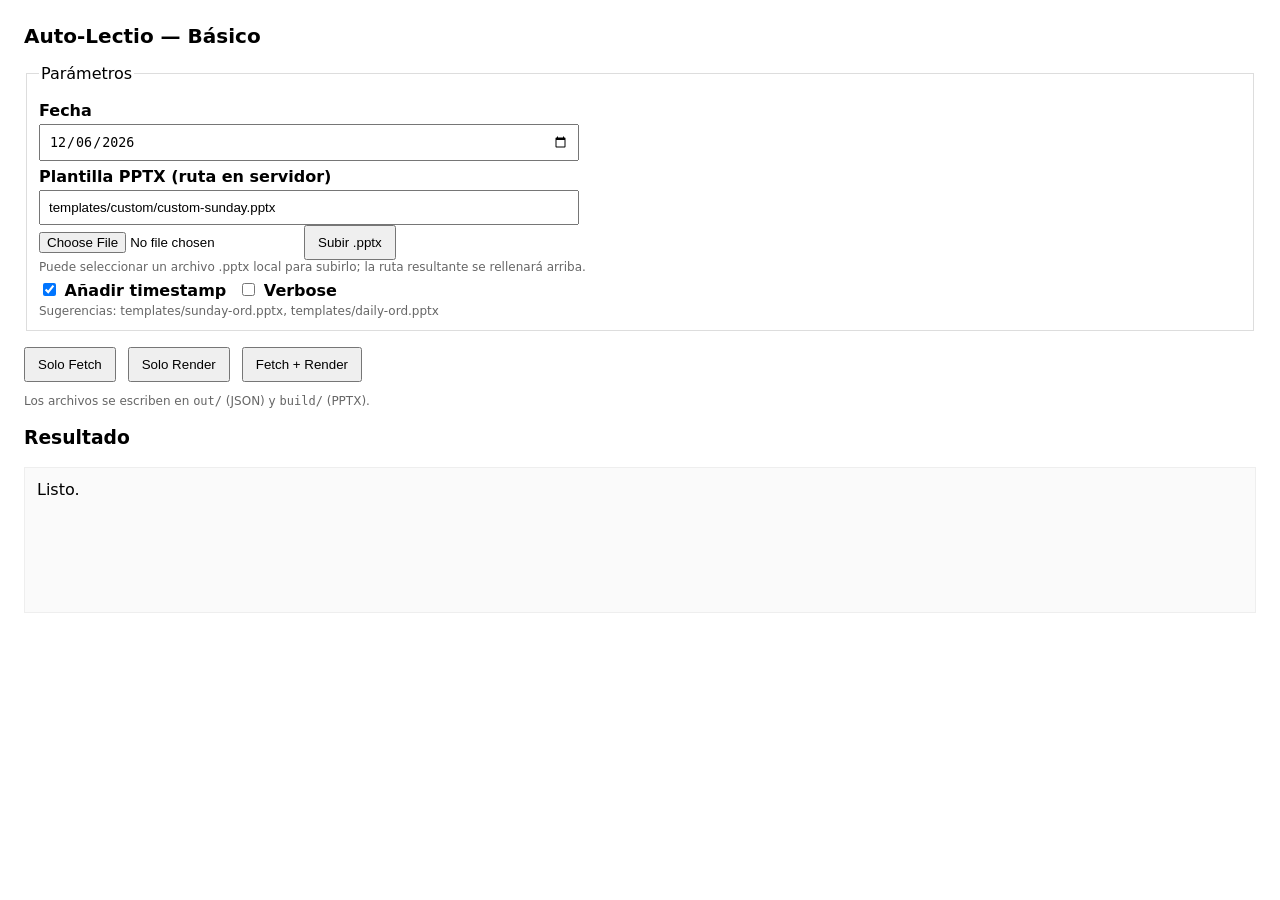
==== web/templates/index.html @ cefa1577 "working app" ====
<!DOCTYPE html>
<html lang="es">
  <head>
    <meta charset="utf-8" />
    <meta name="viewport" content="width=device-width, initial-scale=1" />
    <title>Auto-Lectio — UI</title>
    <style>
      body { font-family: system-ui, -apple-system, Segoe UI, Roboto, Arial, sans-serif; margin: 24px; }
      h1 { font-size: 20px; margin: 0 0 16px; }
      fieldset { border: 1px solid #ddd; padding: 12px; margin-bottom: 16px; }
      label { display: block; margin: 6px 0 4px; font-weight: 600; }
      input[type="text"], input[type="date"] { width: 100%; max-width: 520px; padding: 8px; }
      .row { display: flex; gap: 12px; align-items: center; flex-wrap: wrap; }
      button { padding: 8px 12px; cursor: pointer; }
      #log { white-space: pre-wrap; background: #fafafa; border: 1px solid #eee; padding: 12px; min-height: 120px; }
      .muted { color: #666; font-size: 12px; }
      .ok { color: #0a7; }
      .err { color: #c33; }
      a { color: #06c; text-decoration: none; }
    </style>
  </head>
  <body>
    <h1>Auto‑Lectio — Básico</h1>

    <fieldset>
      <legend>Parámetros</legend>
      <label for="date">Fecha</label>
      <input type="date" id="date" />

      <label for="template">Plantilla PPTX (ruta en servidor)</label>
      <input type="text" id="template" value="templates/custom/custom-sunday.pptx" />
      <div class="row">
        <input type="file" id="templateFile" accept=".pptx" />
        <button id="btn-upload" type="button">Subir .pptx</button>
      </div>
      <div class="muted">Puede seleccionar un archivo .pptx local para subirlo; la ruta resultante se rellenará arriba.</div>

      <div class="row">
        <label><input type="checkbox" id="stamp" checked /> Añadir timestamp</label>
        <label><input type="checkbox" id="verbose" /> Verbose</label>
      </div>
      <div class="muted">Sugerencias: templates/sunday-ord.pptx, templates/daily-ord.pptx</div>
    </fieldset>

    <div class="row">
      <button id="btn-fetch">Solo Fetch</button>
      <button id="btn-render">Solo Render</button>
      <button id="btn-run">Fetch + Render</button>
    </div>

    <p class="muted">Los archivos se escriben en <code>out/</code> (JSON) y <code>build/</code> (PPTX).</p>

    <h3>Resultado</h3>
    <div id="log">Listo.</div>

    <script>
      function todayISO() {
        const d = new Date();
        const m = String(d.getMonth() + 1).padStart(2, '0');
        const day = String(d.getDate()).padStart(2, '0');
        return `${d.getFullYear()}-${m}-${day}`;
      }
      const dateEl = document.getElementById('date');
      dateEl.value = todayISO();

      const logEl = document.getElementById('log');
      function log(msg, cls, isHTML=false) {
        logEl.className = cls || '';
        if (isHTML) {
          logEl.innerHTML = msg;
        } else {
          logEl.textContent = msg;
        }
      }

      async function postJSON(url, body) {
        const res = await fetch(url, { method: 'POST', headers: { 'Content-Type': 'application/json' }, body: JSON.stringify(body) });
        const data = await res.json();
        if (!res.ok || data.ok === false) throw new Error(data.error || JSON.stringify(data));
        return data;
      }

      async function doFetch() {
        log('Fetching…');
        const date = document.getElementById('date').value;
        const data = await postJSON('/fetch', { date });
        const meta = data.meta || {};
        log(`✔ Fetch OK\nTítulo: ${meta.title || ''}\nJSON: ${data.json_path}`, 'ok');
        return data;
      }

      async function doRender() {
        const jsonPathGuess = `out/${document.getElementById('date').value}.es-US.json`;
        const template = document.getElementById('template').value.trim();
        const stamp = document.getElementById('stamp').checked;
        const verbose = document.getElementById('verbose').checked;
        log('Rendering…');
        const data = await postJSON('/render', { json_path: jsonPathGuess, template, stamp, verbose });
        const path = data.output_path || '';
        const viewUrl = path ? path.replace(/^build\//, '/build/') : '';
        const dlUrl = viewUrl ? viewUrl + (viewUrl.includes('?') ? '&' : '?') + 'download=1' : '';
        const link = viewUrl ? `<a href="${dlUrl}">Descargar PPTX</a> · <a href="${viewUrl}" target="_blank">Ver</a>` : '';
        const html = `✔ Render OK<br/>Salida: ${path}<br/>${link}`;
        log(html, 'ok', true);
        return data;
      }

      async function uploadTemplate() {
        const fileInput = document.getElementById('templateFile');
        const f = fileInput.files && fileInput.files[0];
        if (!f) { log('Seleccione un archivo .pptx', 'err'); return; }
        const fd = new FormData();
        fd.append('file', f);
        log('Subiendo plantilla…');
        const res = await fetch('/upload', { method: 'POST', body: fd });
        const data = await res.json();
        if (!res.ok || data.ok === false) throw new Error(data.error || 'Upload failed');
        document.getElementById('template').value = data.template_path;
        log(`✔ Plantilla subida\n${data.template_path}`, 'ok');
      }

      async function doRun() {
        const date = document.getElementById('date').value;
        const template = document.getElementById('template').value.trim();
        const stamp = document.getElementById('stamp').checked;
        const verbose = document.getElementById('verbose').checked;
        log('Fetch + Render…');
        const data = await postJSON('/run', { date, template, stamp, verbose });
        const path = data.output_path || '';
        const viewUrl = path ? path.replace(/^build\//, '/build/') : '';
        const dlUrl = viewUrl ? viewUrl + (viewUrl.includes('?') ? '&' : '?') + 'download=1' : '';
        const link = viewUrl ? `<a href="${dlUrl}">Descargar PPTX</a> · <a href="${viewUrl}" target="_blank">Ver</a>` : '';
        const html = `✔ Hecho<br/>JSON: ${data.json_path}<br/>PPTX: ${path}<br/>${link}`;
        log(html, 'ok', true);
        return data;
      }

      document.getElementById('btn-fetch').addEventListener('click', () => doFetch().catch(e => log(`✖ ${e.message}`, 'err')));
      document.getElementById('btn-render').addEventListener('click', () => doRender().catch(e => log(`✖ ${e.message}`, 'err')));
      document.getElementById('btn-run').addEventListener('click', () => doRun().catch(e => log(`✖ ${e.message}`, 'err')));
      document.getElementById('btn-upload').addEventListener('click', () => uploadTemplate().catch(e => log(`✖ ${e.message}`, 'err')));
    </script>
  </body>
  </html>
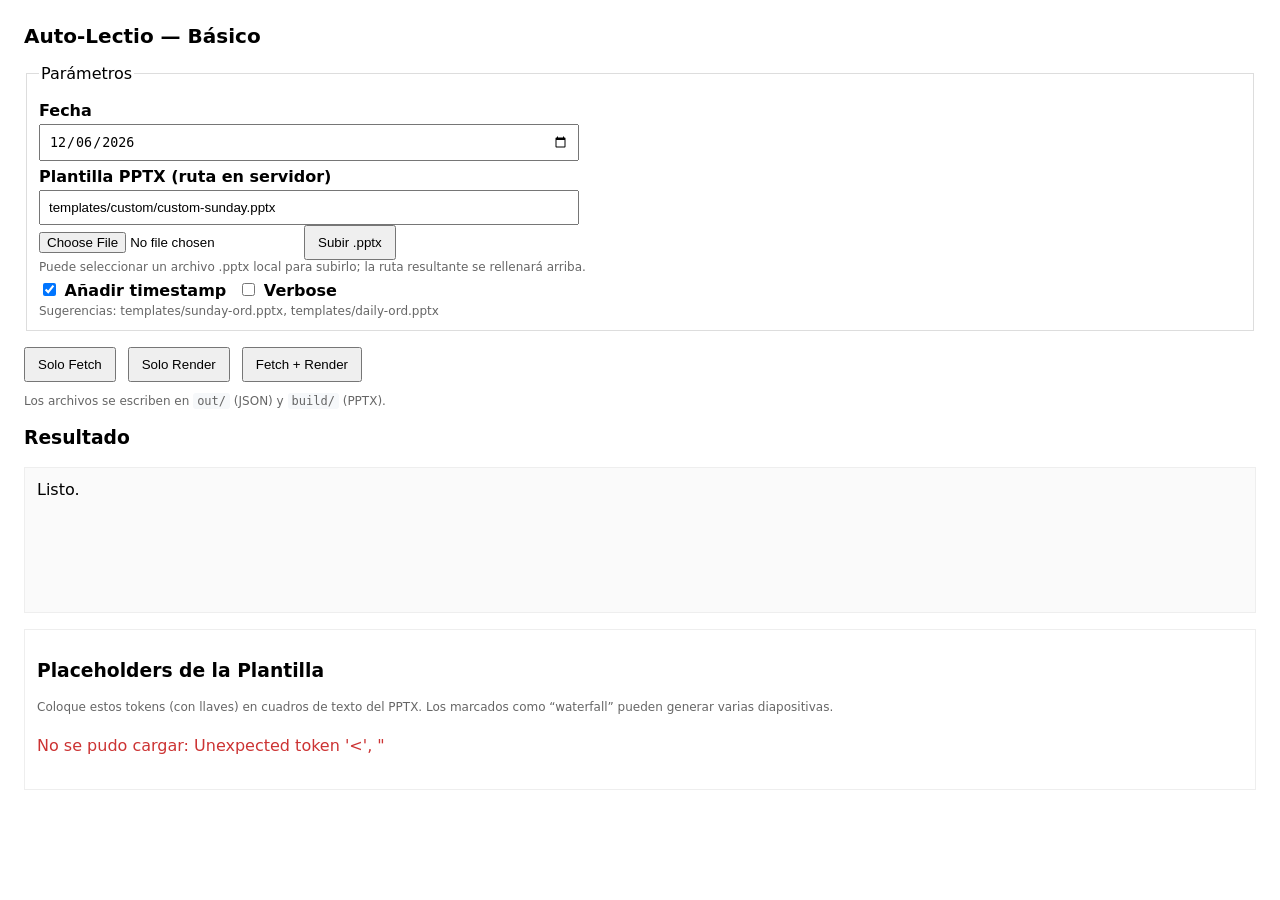
==== commit 8cd9b94e: "working on songs implementation" ====
--- a/web/templates/index.html
+++ b/web/templates/index.html
@@ -17,6 +17,13 @@
       .ok { color: #0a7; }
       .err { color: #c33; }
       a { color: #06c; text-decoration: none; }
+      .panel { border: 1px solid #eee; padding: 12px; margin-top: 16px; }
+      .ph-list { list-style: none; padding-left: 0; }
+      .ph-item { padding: 6px 0; border-bottom: 1px dotted #eee; }
+      .ph-item:last-child { border-bottom: 0; }
+      code { background: #f6f8fa; padding: 1px 4px; border-radius: 3px; }
+      .badge { display: inline-block; font-size: 11px; padding: 1px 6px; border-radius: 10px; background: #eef; color: #225; margin-left: 6px; vertical-align: middle; }
+      .badge.waterfall { background: #e7f7ef; color: #0a7; }
     </style>
   </head>
   <body>
@@ -52,6 +59,13 @@
 
     <h3>Resultado</h3>
     <div id="log">Listo.</div>
+
+    <div class="panel">
+      <h3>Placeholders de la Plantilla</h3>
+      <div class="muted">Coloque estos tokens (con llaves) en cuadros de texto del PPTX. Los marcados como “waterfall” pueden generar varias diapositivas.</div>
+      <ul id="ph-list" class="ph-list"><li class="ph-item muted">Cargando…</li></ul>
+      <div id="ph-notes" class="muted" style="margin-top:8px;"></div>
+    </div>
 
     <script>
       function todayISO() {
@@ -139,6 +153,29 @@
       document.getElementById('btn-render').addEventListener('click', () => doRender().catch(e => log(`✖ ${e.message}`, 'err')));
       document.getElementById('btn-run').addEventListener('click', () => doRun().catch(e => log(`✖ ${e.message}`, 'err')));
       document.getElementById('btn-upload').addEventListener('click', () => uploadTemplate().catch(e => log(`✖ ${e.message}`, 'err')));
+
+      async function loadPlaceholders() {
+        try {
+          const res = await fetch('/placeholders');
+          const data = await res.json();
+          const list = Array.isArray(data.placeholders) ? data.placeholders : [];
+          const ul = document.getElementById('ph-list');
+          if (!list.length) { ul.innerHTML = '<li class="ph-item muted">Sin datos</li>'; return; }
+          ul.innerHTML = list.map(p => {
+            const wf = p.waterfall ? '<span class="badge waterfall">waterfall</span>' : '';
+            const cat = p.category ? `<span class="badge">${p.category}</span>` : '';
+            const desc = p.description ? ` — ${p.description}` : '';
+            return `<li class="ph-item"><code>${p.placeholder}</code> ${wf} ${cat}<span>${desc}</span></li>`;
+          }).join('');
+          const notes = Array.isArray(data.notes) ? data.notes : [];
+          document.getElementById('ph-notes').innerHTML = notes.length ? ('Notas: ' + notes.map(n => `• ${n}`).join(' &nbsp; ')) : '';
+        } catch (e) {
+          document.getElementById('ph-list').innerHTML = `<li class="ph-item err">No se pudo cargar: ${e.message}</li>`;
+        }
+      }
+
+      // Load placeholders panel on startup
+      loadPlaceholders();
     </script>
   </body>
   </html>
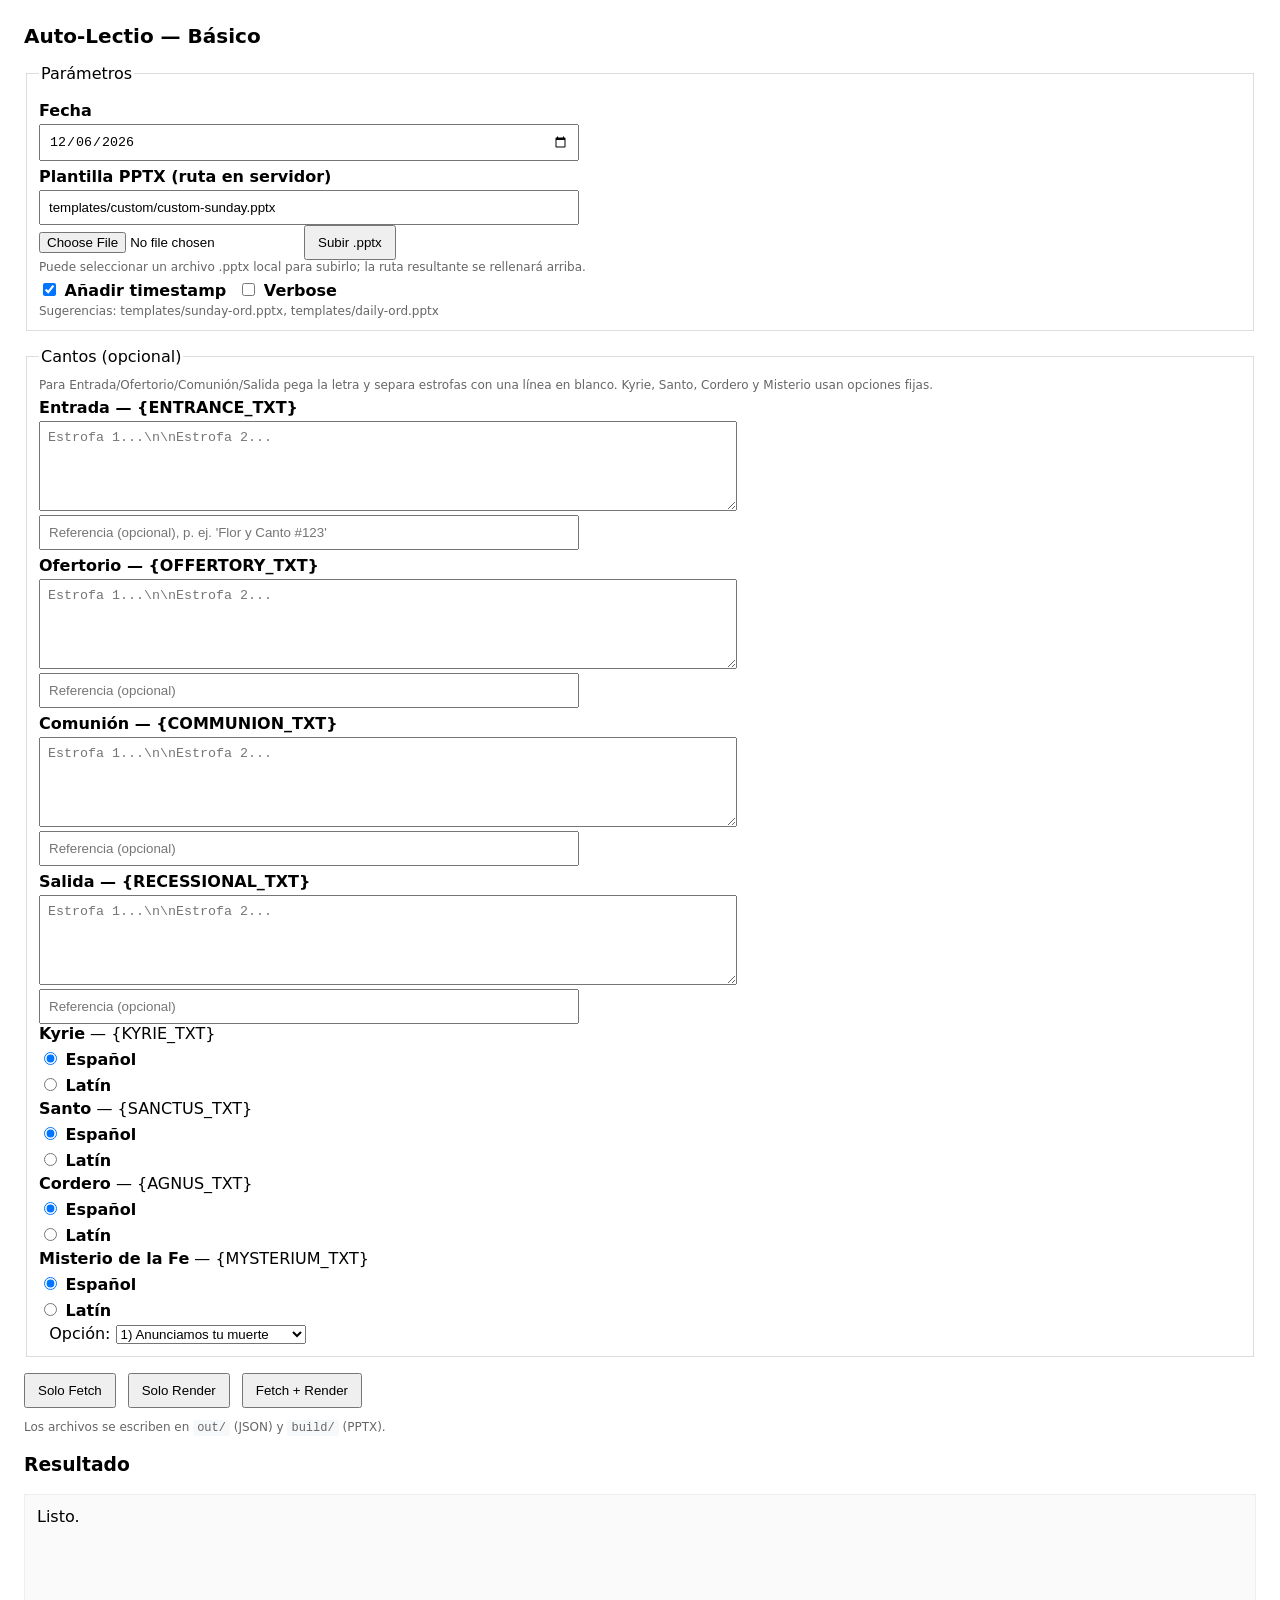
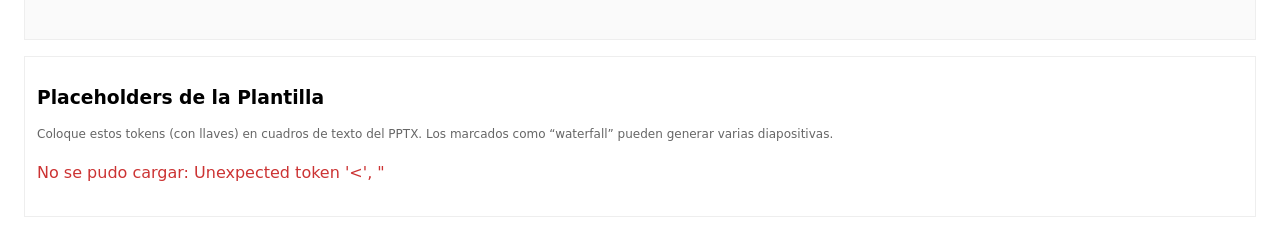
==== commit 744af573: "implemented songs" ====
--- a/web/templates/index.html
+++ b/web/templates/index.html
@@ -10,6 +10,7 @@
       fieldset { border: 1px solid #ddd; padding: 12px; margin-bottom: 16px; }
       label { display: block; margin: 6px 0 4px; font-weight: 600; }
       input[type="text"], input[type="date"] { width: 100%; max-width: 520px; padding: 8px; }
+      textarea { width: 100%; max-width: 680px; min-height: 72px; padding: 8px; }
       .row { display: flex; gap: 12px; align-items: center; flex-wrap: wrap; }
       button { padding: 8px 12px; cursor: pointer; }
       #log { white-space: pre-wrap; background: #fafafa; border: 1px solid #eee; padding: 12px; min-height: 120px; }
@@ -49,6 +50,63 @@
       <div class="muted">Sugerencias: templates/sunday-ord.pptx, templates/daily-ord.pptx</div>
     </fieldset>
 
+    <fieldset>
+      <legend>Cantos (opcional)</legend>
+      <div class="muted">Para Entrada/Ofertorio/Comunión/Salida pega la letra y separa estrofas con una línea en blanco. Kyrie, Santo, Cordero y Misterio usan opciones fijas.</div>
+
+      <label for="songs-entrance">Entrada — {ENTRANCE_TXT}</label>
+      <textarea id="songs-entrance" placeholder="Estrofa 1...\n\nEstrofa 2..."></textarea>
+      <input type="text" id="songs-entrance-ref" placeholder="Referencia (opcional), p. ej. 'Flor y Canto #123'" />
+
+      <label for="songs-offertory">Ofertorio — {OFFERTORY_TXT}</label>
+      <textarea id="songs-offertory" placeholder="Estrofa 1...\n\nEstrofa 2..."></textarea>
+      <input type="text" id="songs-offertory-ref" placeholder="Referencia (opcional)" />
+
+      <label for="songs-communion">Comunión — {COMMUNION_TXT}</label>
+      <textarea id="songs-communion" placeholder="Estrofa 1...\n\nEstrofa 2..."></textarea>
+      <input type="text" id="songs-communion-ref" placeholder="Referencia (opcional)" />
+
+      <label for="songs-recessional">Salida — {RECESSIONAL_TXT}</label>
+      <textarea id="songs-recessional" placeholder="Estrofa 1...\n\nEstrofa 2..."></textarea>
+      <input type="text" id="songs-recessional-ref" placeholder="Referencia (opcional)" />
+
+      <div class="row">
+        <div>
+          <strong>Kyrie</strong> — {KYRIE_TXT}
+          <label><input type="radio" name="kyrieLang" value="es" checked> Español</label>
+          <label><input type="radio" name="kyrieLang" value="la"> Latín</label>
+        </div>
+      </div>
+      <div class="row">
+        <div>
+          <strong>Santo</strong> — {SANCTUS_TXT}
+          <label><input type="radio" name="sanctusLang" value="es" checked> Español</label>
+          <label><input type="radio" name="sanctusLang" value="la"> Latín</label>
+        </div>
+      </div>
+      <div class="row">
+        <div>
+          <strong>Cordero</strong> — {AGNUS_TXT}
+          <label><input type="radio" name="agnusLang" value="es" checked> Español</label>
+          <label><input type="radio" name="agnusLang" value="la"> Latín</label>
+        </div>
+      </div>
+
+      <div class="row">
+        <div>
+          <strong>Misterio de la Fe</strong> — {MYSTERIUM_TXT}
+          <label><input type="radio" name="mysteriumLang" value="es" checked> Español</label>
+          <label><input type="radio" name="mysteriumLang" value="la"> Latín</label>
+          &nbsp; Opción:
+          <select id="mysteriumVersion">
+            <option value="1">1) Anunciamos tu muerte</option>
+            <option value="2">2) Cada vez que comemos</option>
+            <option value="3">3) Por tu cruz y resurrección</option>
+          </select>
+        </div>
+      </div>
+    </fieldset>
+
     <div class="row">
       <button id="btn-fetch">Solo Fetch</button>
       <button id="btn-render">Solo Render</button>
@@ -109,7 +167,8 @@
         const stamp = document.getElementById('stamp').checked;
         const verbose = document.getElementById('verbose').checked;
         log('Rendering…');
-        const data = await postJSON('/render', { json_path: jsonPathGuess, template, stamp, verbose });
+        const songs = buildSongsPayload();
+        const data = await postJSON('/render', { json_path: jsonPathGuess, template, stamp, verbose, songs });
         const path = data.output_path || '';
         const viewUrl = path ? path.replace(/^build\//, '/build/') : '';
         const dlUrl = viewUrl ? viewUrl + (viewUrl.includes('?') ? '&' : '?') + 'download=1' : '';
@@ -139,7 +198,8 @@
         const stamp = document.getElementById('stamp').checked;
         const verbose = document.getElementById('verbose').checked;
         log('Fetch + Render…');
-        const data = await postJSON('/run', { date, template, stamp, verbose });
+        const songs = buildSongsPayload();
+        const data = await postJSON('/run', { date, template, stamp, verbose, songs });
         const path = data.output_path || '';
         const viewUrl = path ? path.replace(/^build\//, '/build/') : '';
         const dlUrl = viewUrl ? viewUrl + (viewUrl.includes('?') ? '&' : '?') + 'download=1' : '';
@@ -176,6 +236,28 @@
 
       // Load placeholders panel on startup
       loadPlaceholders();
+
+      function getRadio(name) {
+        const el = document.querySelector(`input[name="${name}"]:checked`);
+        return el ? el.value : '';
+      }
+      function buildSongsPayload() {
+        return {
+          entranceText: document.getElementById('songs-entrance').value.trim(),
+          entranceRef: document.getElementById('songs-entrance-ref').value.trim(),
+          offertoryText: document.getElementById('songs-offertory').value.trim(),
+          offertoryRef: document.getElementById('songs-offertory-ref').value.trim(),
+          communionText: document.getElementById('songs-communion').value.trim(),
+          communionRef: document.getElementById('songs-communion-ref').value.trim(),
+          recessionalText: document.getElementById('songs-recessional').value.trim(),
+          recessionalRef: document.getElementById('songs-recessional-ref').value.trim(),
+          kyrieLang: getRadio('kyrieLang'),
+          sanctusLang: getRadio('sanctusLang'),
+          agnusLang: getRadio('agnusLang'),
+          mysteriumLang: getRadio('mysteriumLang'),
+          mysteriumVersion: document.getElementById('mysteriumVersion').value,
+        };
+      }
     </script>
   </body>
   </html>
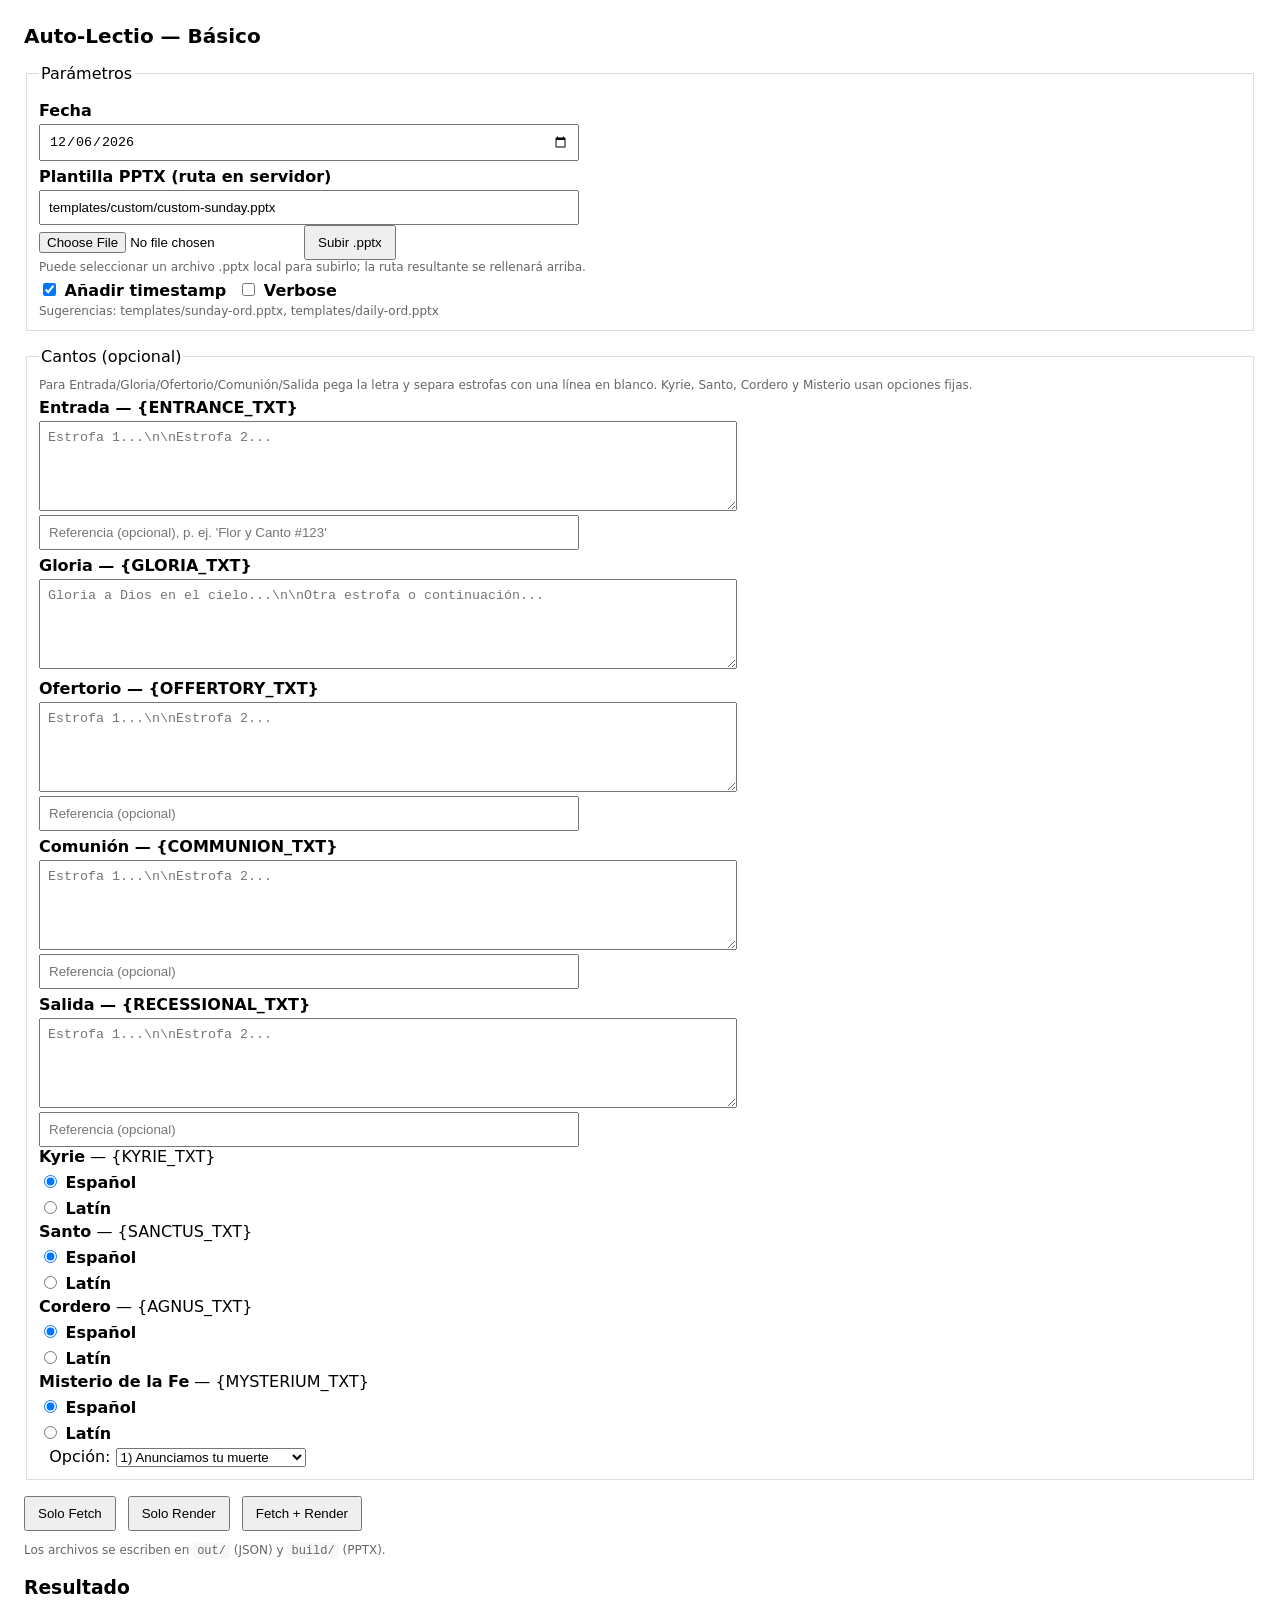
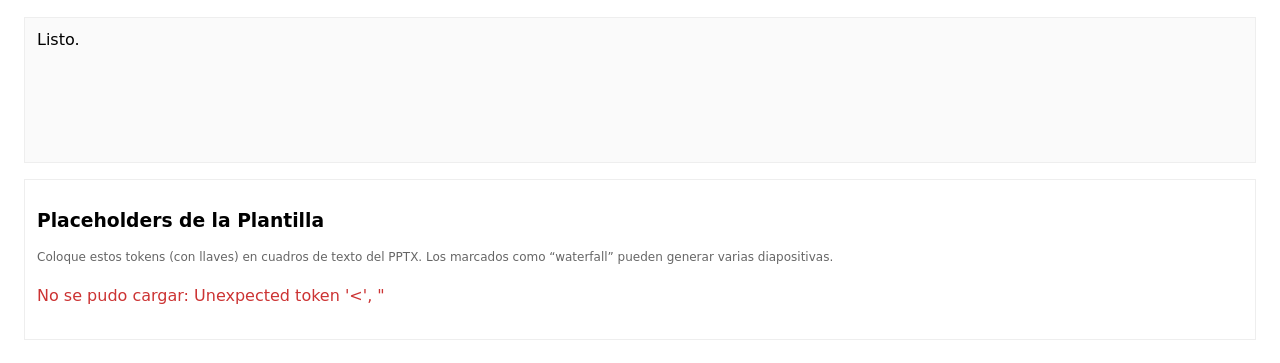
==== commit 9c80b011: "Add Gloria placeholder and maintenance TODOs" ====
--- a/web/templates/index.html
+++ b/web/templates/index.html
@@ -52,11 +52,14 @@
 
     <fieldset>
       <legend>Cantos (opcional)</legend>
-      <div class="muted">Para Entrada/Ofertorio/Comunión/Salida pega la letra y separa estrofas con una línea en blanco. Kyrie, Santo, Cordero y Misterio usan opciones fijas.</div>
+      <div class="muted">Para Entrada/Gloria/Ofertorio/Comunión/Salida pega la letra y separa estrofas con una línea en blanco. Kyrie, Santo, Cordero y Misterio usan opciones fijas.</div>
 
       <label for="songs-entrance">Entrada — {ENTRANCE_TXT}</label>
       <textarea id="songs-entrance" placeholder="Estrofa 1...\n\nEstrofa 2..."></textarea>
       <input type="text" id="songs-entrance-ref" placeholder="Referencia (opcional), p. ej. 'Flor y Canto #123'" />
+
+      <label for="songs-gloria">Gloria — {GLORIA_TXT}</label>
+      <textarea id="songs-gloria" placeholder="Gloria a Dios en el cielo...\n\nOtra estrofa o continuación..."></textarea>
 
       <label for="songs-offertory">Ofertorio — {OFFERTORY_TXT}</label>
       <textarea id="songs-offertory" placeholder="Estrofa 1...\n\nEstrofa 2..."></textarea>
@@ -245,6 +248,7 @@
         return {
           entranceText: document.getElementById('songs-entrance').value.trim(),
           entranceRef: document.getElementById('songs-entrance-ref').value.trim(),
+          gloriaText: document.getElementById('songs-gloria').value.trim(),
           offertoryText: document.getElementById('songs-offertory').value.trim(),
           offertoryRef: document.getElementById('songs-offertory-ref').value.trim(),
           communionText: document.getElementById('songs-communion').value.trim(),
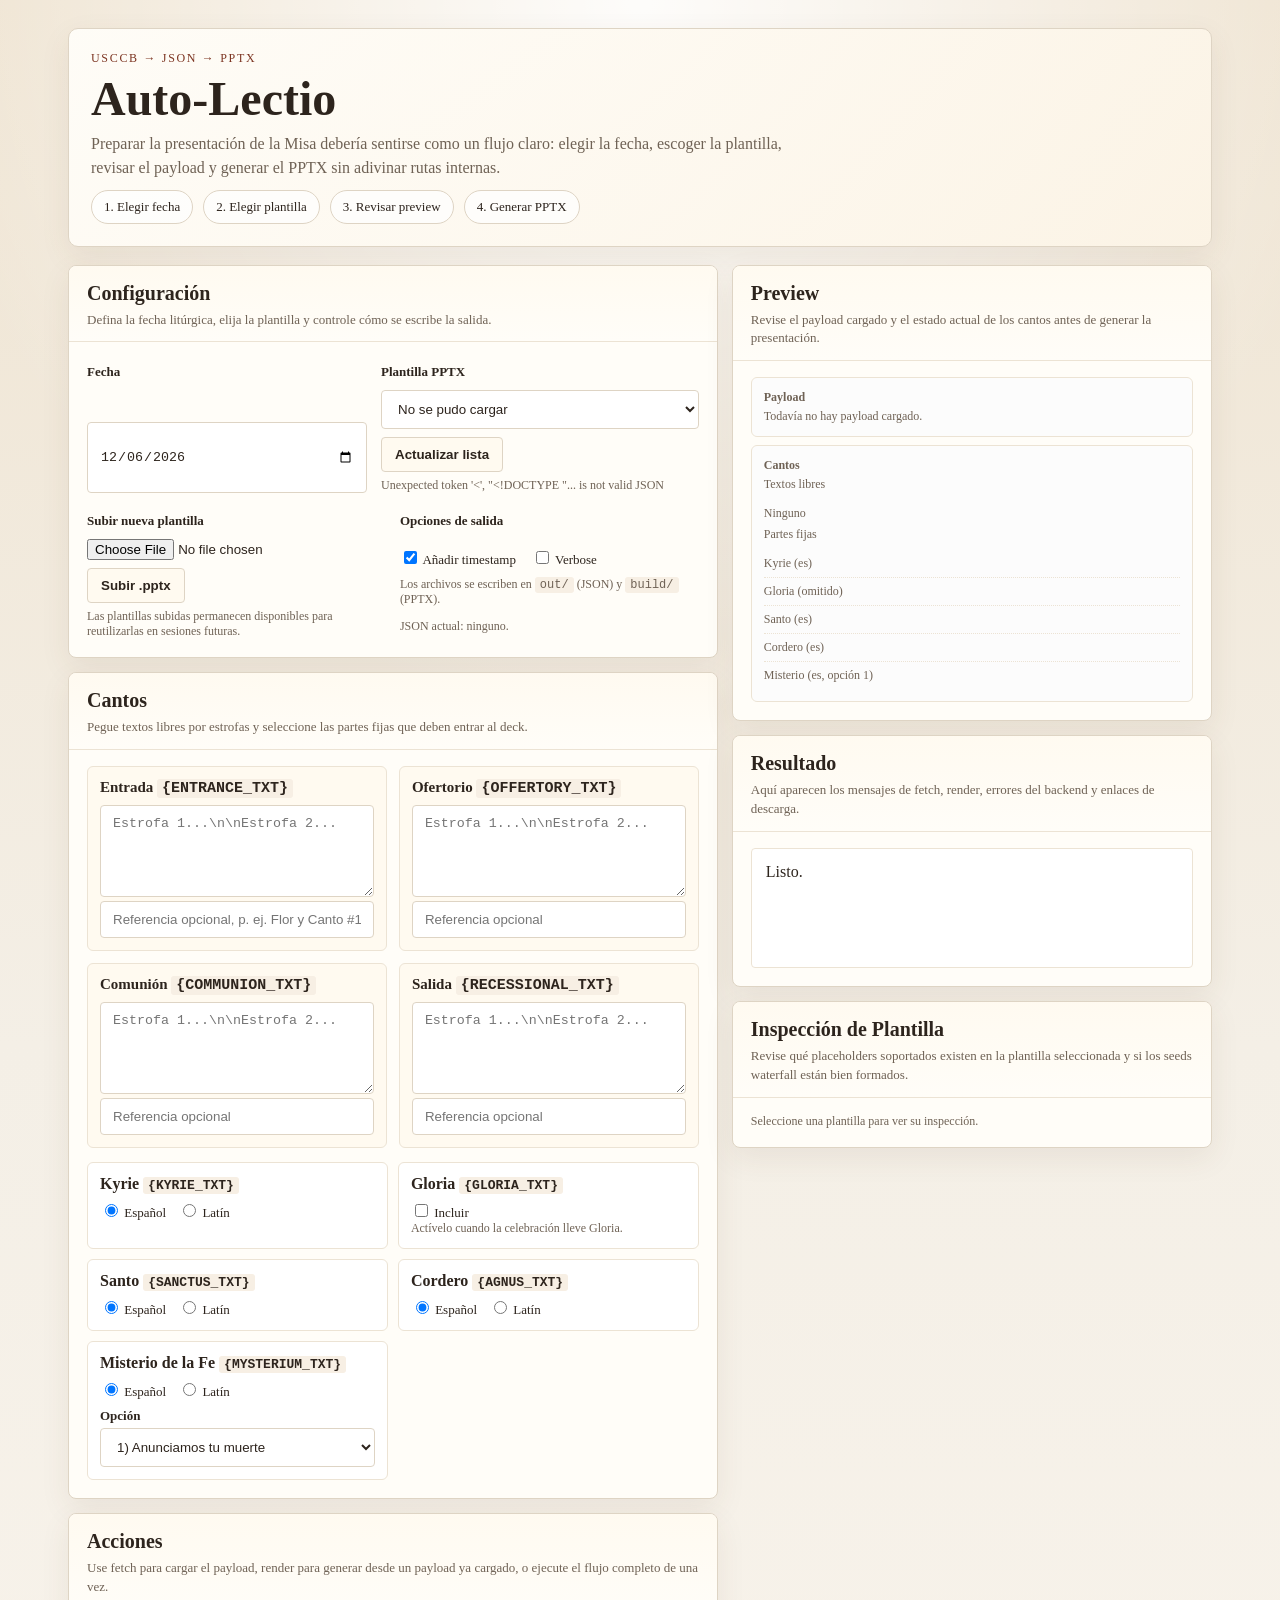
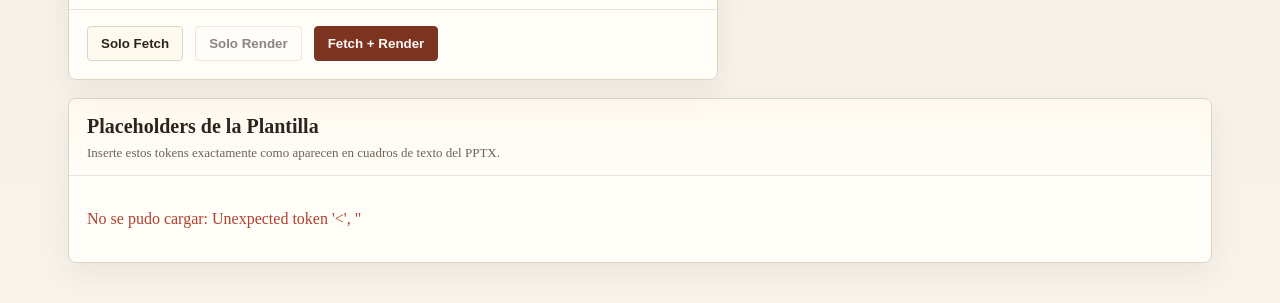
==== commit 5d0f25c4: "Improve web UI workflow and fixed song parts" ====
--- a/web/templates/index.html
+++ b/web/templates/index.html
@@ -5,127 +5,475 @@
     <meta name="viewport" content="width=device-width, initial-scale=1" />
     <title>Auto-Lectio — UI</title>
     <style>
-      body { font-family: system-ui, -apple-system, Segoe UI, Roboto, Arial, sans-serif; margin: 24px; }
-      h1 { font-size: 20px; margin: 0 0 16px; }
-      fieldset { border: 1px solid #ddd; padding: 12px; margin-bottom: 16px; }
-      label { display: block; margin: 6px 0 4px; font-weight: 600; }
-      input[type="text"], input[type="date"] { width: 100%; max-width: 520px; padding: 8px; }
-      textarea { width: 100%; max-width: 680px; min-height: 72px; padding: 8px; }
+      :root {
+        --bg: #f4efe6;
+        --surface: #fffdf8;
+        --surface-strong: #fffaf0;
+        --line: #ded4c4;
+        --line-soft: #ece3d4;
+        --text: #2d241d;
+        --muted: #6f6255;
+        --accent: #7c3421;
+        --accent-soft: #f3dfd7;
+        --ok: #1f7a57;
+        --err: #b2402e;
+        --shadow: 0 10px 30px rgba(88, 62, 37, 0.08);
+      }
+      * { box-sizing: border-box; }
+      body {
+        margin: 0;
+        font-family: Georgia, "Times New Roman", serif;
+        background:
+          radial-gradient(circle at top, rgba(255,255,255,0.9), transparent 36%),
+          linear-gradient(180deg, #efe4d2 0%, var(--bg) 55%, #f8f3eb 100%);
+        color: var(--text);
+      }
+      .shell {
+        max-width: 1180px;
+        margin: 0 auto;
+        padding: 28px 18px 40px;
+      }
+      .hero {
+        display: grid;
+        gap: 10px;
+        margin-bottom: 18px;
+        padding: 22px;
+        border: 1px solid var(--line);
+        border-radius: 10px;
+        background: linear-gradient(135deg, rgba(255,253,248,0.96), rgba(252,244,230,0.92));
+        box-shadow: var(--shadow);
+      }
+      .eyebrow {
+        margin: 0;
+        font-size: 12px;
+        letter-spacing: 0.14em;
+        text-transform: uppercase;
+        color: var(--accent);
+      }
+      h1 {
+        margin: 0;
+        font-size: clamp(30px, 5vw, 48px);
+        line-height: 0.95;
+        font-weight: 600;
+      }
+      .hero-copy {
+        max-width: 720px;
+        color: var(--muted);
+        font-size: 16px;
+        line-height: 1.5;
+      }
+      .hero-stats {
+        display: flex;
+        gap: 10px;
+        flex-wrap: wrap;
+      }
+      .stat-chip {
+        padding: 8px 12px;
+        border: 1px solid var(--line);
+        border-radius: 999px;
+        background: rgba(255,255,255,0.72);
+        font-size: 13px;
+      }
+      .workspace {
+        display: grid;
+        grid-template-columns: minmax(0, 1.15fr) minmax(300px, 0.85fr);
+        gap: 14px;
+        align-items: start;
+      }
+      .stack {
+        display: grid;
+        gap: 14px;
+      }
+      .card {
+        border: 1px solid var(--line);
+        border-radius: 8px;
+        background: var(--surface);
+        box-shadow: var(--shadow);
+        overflow: hidden;
+      }
+      .card-header {
+        padding: 16px 18px 12px;
+        border-bottom: 1px solid var(--line-soft);
+        background: linear-gradient(180deg, rgba(255,250,240,0.95), rgba(255,253,248,0.85));
+      }
+      .card-title {
+        margin: 0;
+        font-size: 20px;
+      }
+      .card-subtitle {
+        margin: 6px 0 0;
+        color: var(--muted);
+        font-size: 13px;
+        line-height: 1.45;
+      }
+      .card-body {
+        padding: 16px 18px 18px;
+      }
+      .section-grid {
+        display: grid;
+        gap: 14px;
+      }
+      .two-up {
+        display: grid;
+        grid-template-columns: repeat(2, minmax(0, 1fr));
+        gap: 14px;
+      }
+      .setup-grid {
+        display: grid;
+        grid-template-columns: minmax(180px, 280px) minmax(0, 1fr);
+        gap: 14px;
+      }
+      .song-grid {
+        display: grid;
+        grid-template-columns: repeat(2, minmax(0, 1fr));
+        gap: 12px;
+      }
+      .song-card {
+        border: 1px solid var(--line-soft);
+        border-radius: 6px;
+        padding: 12px;
+        background: var(--surface-strong);
+      }
+      .song-title {
+        margin: 0 0 8px;
+        font-size: 15px;
+      }
+      .fixed-grid {
+        display: grid;
+        grid-template-columns: repeat(2, minmax(0, 1fr));
+        gap: 10px;
+      }
+      .fixed-card {
+        border: 1px solid var(--line-soft);
+        border-radius: 6px;
+        padding: 12px;
+        background: #fff;
+      }
+      .fixed-card strong {
+        display: block;
+        margin-bottom: 8px;
+      }
+      label { display: block; margin: 6px 0 4px; font-weight: 600; font-size: 13px; }
+      input[type="text"], input[type="date"], select {
+        width: 100%;
+        max-width: none;
+        padding: 10px 12px;
+        border: 1px solid var(--line);
+        border-radius: 4px;
+        background: #fff;
+        color: var(--text);
+      }
+      textarea {
+        width: 100%;
+        max-width: none;
+        min-height: 92px;
+        padding: 10px 12px;
+        border: 1px solid var(--line);
+        border-radius: 4px;
+        background: #fff;
+        color: var(--text);
+        resize: vertical;
+      }
       .row { display: flex; gap: 12px; align-items: center; flex-wrap: wrap; }
-      button { padding: 8px 12px; cursor: pointer; }
-      #log { white-space: pre-wrap; background: #fafafa; border: 1px solid #eee; padding: 12px; min-height: 120px; }
-      .muted { color: #666; font-size: 12px; }
-      .ok { color: #0a7; }
-      .err { color: #c33; }
-      a { color: #06c; text-decoration: none; }
-      .panel { border: 1px solid #eee; padding: 12px; margin-top: 16px; }
-      .ph-list { list-style: none; padding-left: 0; }
-      .ph-item { padding: 6px 0; border-bottom: 1px dotted #eee; }
+      .control {
+        display: grid;
+        gap: 6px;
+      }
+      .check-row {
+        display: flex;
+        gap: 16px;
+        align-items: center;
+        flex-wrap: wrap;
+      }
+      .check-row label,
+      .radio-row label {
+        margin: 0;
+        font-weight: 500;
+      }
+      .inline-actions { display: flex; gap: 8px; align-items: center; flex-wrap: wrap; }
+      .radio-row {
+        display: flex;
+        gap: 12px;
+        align-items: center;
+        flex-wrap: wrap;
+      }
+      button {
+        padding: 9px 13px;
+        border-radius: 4px;
+        border: 1px solid var(--line);
+        background: #fff;
+        color: var(--text);
+        cursor: pointer;
+        font-weight: 600;
+      }
+      button.primary {
+        background: var(--accent);
+        border-color: var(--accent);
+        color: #fffaf7;
+      }
+      button.secondary {
+        background: var(--surface-strong);
+      }
+      #log {
+        white-space: pre-wrap;
+        background: #fff;
+        border: 1px solid var(--line-soft);
+        border-radius: 4px;
+        padding: 14px;
+        min-height: 120px;
+      }
+      .muted { color: var(--muted); font-size: 12px; }
+      .ok { color: var(--ok); }
+      .err { color: var(--err); }
+      a { color: var(--accent); text-decoration: none; }
+      .panel { border: 1px solid var(--line); padding: 12px; margin-top: 16px; border-radius: 6px; background: var(--surface); }
+      .ph-list { list-style: none; padding-left: 0; margin: 10px 0 0; }
+      .ph-item { padding: 8px 0; border-bottom: 1px dotted var(--line-soft); break-inside: avoid; }
       .ph-item:last-child { border-bottom: 0; }
-      code { background: #f6f8fa; padding: 1px 4px; border-radius: 3px; }
-      .badge { display: inline-block; font-size: 11px; padding: 1px 6px; border-radius: 10px; background: #eef; color: #225; margin-left: 6px; vertical-align: middle; }
-      .badge.waterfall { background: #e7f7ef; color: #0a7; }
+      code { background: #f7efe4; padding: 1px 5px; border-radius: 3px; }
+      .badge { display: inline-block; font-size: 11px; padding: 2px 7px; border-radius: 4px; background: #efe4d8; color: #5b4233; margin-left: 6px; vertical-align: middle; }
+      .badge.waterfall { background: #dff2e9; color: var(--ok); }
+      .status-grid { display: grid; gap: 4px; }
+      .result-block { margin-top: 10px; padding-top: 10px; border-top: 1px solid var(--line-soft); }
+      .result-block:first-child { margin-top: 0; padding-top: 0; border-top: 0; }
+      .result-label { font-weight: 600; }
+      .result-pre { white-space: pre-wrap; background: #fff; border: 1px solid var(--line-soft); border-radius: 4px; padding: 8px; margin: 6px 0 0; }
+      .preview-grid { display: grid; gap: 8px; }
+      .preview-card { border: 1px solid var(--line-soft); padding: 12px; background: #fcfcfc; border-radius: 6px; }
+      .preview-title { font-weight: 600; margin-bottom: 4px; }
+      .preview-list { list-style: none; padding-left: 0; margin: 8px 0 0; }
+      .preview-list li { padding: 6px 0; border-bottom: 1px dotted var(--line-soft); }
+      .preview-list li:last-child { border-bottom: 0; }
+      button:disabled { cursor: not-allowed; opacity: 0.55; }
+      .inspect-grid {
+        display: grid;
+        gap: 10px;
+      }
+      .inspect-box {
+        border: 1px solid var(--line-soft);
+        border-radius: 6px;
+        padding: 12px;
+        background: #fff;
+      }
+      .inspect-box h3 {
+        margin: 0 0 8px;
+        font-size: 15px;
+      }
+      .placeholder-grid {
+        column-count: 2;
+        column-gap: 22px;
+      }
+      @media (max-width: 940px) {
+        .workspace,
+        .setup-grid,
+        .two-up,
+        .song-grid,
+        .fixed-grid {
+          grid-template-columns: 1fr;
+        }
+        .placeholder-grid {
+          column-count: 1;
+        }
+      }
     </style>
   </head>
   <body>
-    <h1>Auto‑Lectio — Básico</h1>
-
-    <fieldset>
-      <legend>Parámetros</legend>
-      <label for="date">Fecha</label>
-      <input type="date" id="date" />
-
-      <label for="template">Plantilla PPTX (ruta en servidor)</label>
-      <input type="text" id="template" value="templates/custom/custom-sunday.pptx" />
-      <div class="row">
-        <input type="file" id="templateFile" accept=".pptx" />
-        <button id="btn-upload" type="button">Subir .pptx</button>
-      </div>
-      <div class="muted">Puede seleccionar un archivo .pptx local para subirlo; la ruta resultante se rellenará arriba.</div>
-
-      <div class="row">
-        <label><input type="checkbox" id="stamp" checked /> Añadir timestamp</label>
-        <label><input type="checkbox" id="verbose" /> Verbose</label>
-      </div>
-      <div class="muted">Sugerencias: templates/sunday-ord.pptx, templates/daily-ord.pptx</div>
-    </fieldset>
-
-    <fieldset>
-      <legend>Cantos (opcional)</legend>
-      <div class="muted">Para Entrada/Gloria/Ofertorio/Comunión/Salida pega la letra y separa estrofas con una línea en blanco. Kyrie, Santo, Cordero y Misterio usan opciones fijas.</div>
-
-      <label for="songs-entrance">Entrada — {ENTRANCE_TXT}</label>
-      <textarea id="songs-entrance" placeholder="Estrofa 1...\n\nEstrofa 2..."></textarea>
-      <input type="text" id="songs-entrance-ref" placeholder="Referencia (opcional), p. ej. 'Flor y Canto #123'" />
-
-      <label for="songs-gloria">Gloria — {GLORIA_TXT}</label>
-      <textarea id="songs-gloria" placeholder="Gloria a Dios en el cielo...\n\nOtra estrofa o continuación..."></textarea>
-
-      <label for="songs-offertory">Ofertorio — {OFFERTORY_TXT}</label>
-      <textarea id="songs-offertory" placeholder="Estrofa 1...\n\nEstrofa 2..."></textarea>
-      <input type="text" id="songs-offertory-ref" placeholder="Referencia (opcional)" />
-
-      <label for="songs-communion">Comunión — {COMMUNION_TXT}</label>
-      <textarea id="songs-communion" placeholder="Estrofa 1...\n\nEstrofa 2..."></textarea>
-      <input type="text" id="songs-communion-ref" placeholder="Referencia (opcional)" />
-
-      <label for="songs-recessional">Salida — {RECESSIONAL_TXT}</label>
-      <textarea id="songs-recessional" placeholder="Estrofa 1...\n\nEstrofa 2..."></textarea>
-      <input type="text" id="songs-recessional-ref" placeholder="Referencia (opcional)" />
-
-      <div class="row">
-        <div>
-          <strong>Kyrie</strong> — {KYRIE_TXT}
-          <label><input type="radio" name="kyrieLang" value="es" checked> Español</label>
-          <label><input type="radio" name="kyrieLang" value="la"> Latín</label>
+    <div class="shell">
+      <section class="hero">
+        <p class="eyebrow">USCCB → JSON → PPTX</p>
+        <h1>Auto‑Lectio</h1>
+        <div class="hero-copy">
+          Preparar la presentación de la Misa debería sentirse como un flujo claro: elegir la fecha, escoger la plantilla, revisar el payload y generar el PPTX sin adivinar rutas internas.
+        </div>
+        <div class="hero-stats">
+          <div class="stat-chip">1. Elegir fecha</div>
+          <div class="stat-chip">2. Elegir plantilla</div>
+          <div class="stat-chip">3. Revisar preview</div>
+          <div class="stat-chip">4. Generar PPTX</div>
+        </div>
+      </section>
+
+      <div class="workspace">
+        <div class="stack">
+          <section class="card">
+            <div class="card-header">
+              <h2 class="card-title">Configuración</h2>
+              <p class="card-subtitle">Defina la fecha litúrgica, elija la plantilla y controle cómo se escribe la salida.</p>
+            </div>
+            <div class="card-body section-grid">
+              <div class="setup-grid">
+                <div class="control">
+                  <label for="date">Fecha</label>
+                  <input type="date" id="date" />
+                </div>
+                <div class="control">
+                  <label for="templateSelect">Plantilla PPTX</label>
+                  <div class="inline-actions">
+                    <select id="templateSelect">
+                      <option value="">Cargando plantillas...</option>
+                    </select>
+                    <button id="btn-refresh-templates" class="secondary" type="button">Actualizar lista</button>
+                  </div>
+                  <div id="template-meta" class="muted">Cargando opciones de plantilla...</div>
+                </div>
+              </div>
+
+              <div class="two-up">
+                <div class="control">
+                  <label for="templateFile">Subir nueva plantilla</label>
+                  <div class="inline-actions">
+                    <input type="file" id="templateFile" accept=".pptx" />
+                    <button id="btn-upload" class="secondary" type="button">Subir .pptx</button>
+                  </div>
+                  <div class="muted">Las plantillas subidas permanecen disponibles para reutilizarlas en sesiones futuras.</div>
+                </div>
+                <div class="control">
+                  <label>Opciones de salida</label>
+                  <div class="check-row">
+                    <label><input type="checkbox" id="stamp" checked /> Añadir timestamp</label>
+                    <label><input type="checkbox" id="verbose" /> Verbose</label>
+                  </div>
+                  <div class="muted">Los archivos se escriben en <code>out/</code> (JSON) y <code>build/</code> (PPTX).</div>
+                  <div id="json-state" class="muted">JSON actual: ninguno.</div>
+                </div>
+              </div>
+            </div>
+          </section>
+
+          <section class="card">
+            <div class="card-header">
+              <h2 class="card-title">Cantos</h2>
+              <p class="card-subtitle">Pegue textos libres por estrofas y seleccione las partes fijas que deben entrar al deck.</p>
+            </div>
+            <div class="card-body section-grid">
+              <div class="song-grid">
+                <div class="song-card">
+                  <h3 class="song-title">Entrada <code>{ENTRANCE_TXT}</code></h3>
+                  <textarea id="songs-entrance" placeholder="Estrofa 1...\n\nEstrofa 2..."></textarea>
+                  <input type="text" id="songs-entrance-ref" placeholder="Referencia opcional, p. ej. Flor y Canto #123" />
+                </div>
+                <div class="song-card">
+                  <h3 class="song-title">Ofertorio <code>{OFFERTORY_TXT}</code></h3>
+                  <textarea id="songs-offertory" placeholder="Estrofa 1...\n\nEstrofa 2..."></textarea>
+                  <input type="text" id="songs-offertory-ref" placeholder="Referencia opcional" />
+                </div>
+                <div class="song-card">
+                  <h3 class="song-title">Comunión <code>{COMMUNION_TXT}</code></h3>
+                  <textarea id="songs-communion" placeholder="Estrofa 1...\n\nEstrofa 2..."></textarea>
+                  <input type="text" id="songs-communion-ref" placeholder="Referencia opcional" />
+                </div>
+                <div class="song-card">
+                  <h3 class="song-title">Salida <code>{RECESSIONAL_TXT}</code></h3>
+                  <textarea id="songs-recessional" placeholder="Estrofa 1...\n\nEstrofa 2..."></textarea>
+                  <input type="text" id="songs-recessional-ref" placeholder="Referencia opcional" />
+                </div>
+              </div>
+
+              <div class="fixed-grid">
+                <div class="fixed-card">
+                  <strong>Kyrie <code>{KYRIE_TXT}</code></strong>
+                  <div class="radio-row">
+                    <label><input type="radio" name="kyrieLang" value="es" checked> Español</label>
+                    <label><input type="radio" name="kyrieLang" value="la"> Latín</label>
+                  </div>
+                </div>
+                <div class="fixed-card">
+                  <strong>Gloria <code>{GLORIA_TXT}</code></strong>
+                  <div class="radio-row">
+                    <label><input type="checkbox" id="gloriaEnabled" /> Incluir</label>
+                  </div>
+                  <div class="muted">Actívelo cuando la celebración lleve Gloria.</div>
+                </div>
+                <div class="fixed-card">
+                  <strong>Santo <code>{SANCTUS_TXT}</code></strong>
+                  <div class="radio-row">
+                    <label><input type="radio" name="sanctusLang" value="es" checked> Español</label>
+                    <label><input type="radio" name="sanctusLang" value="la"> Latín</label>
+                  </div>
+                </div>
+                <div class="fixed-card">
+                  <strong>Cordero <code>{AGNUS_TXT}</code></strong>
+                  <div class="radio-row">
+                    <label><input type="radio" name="agnusLang" value="es" checked> Español</label>
+                    <label><input type="radio" name="agnusLang" value="la"> Latín</label>
+                  </div>
+                </div>
+                <div class="fixed-card">
+                  <strong>Misterio de la Fe <code>{MYSTERIUM_TXT}</code></strong>
+                  <div class="radio-row" style="margin-bottom:8px;">
+                    <label><input type="radio" name="mysteriumLang" value="es" checked> Español</label>
+                    <label><input type="radio" name="mysteriumLang" value="la"> Latín</label>
+                  </div>
+                  <label for="mysteriumVersion">Opción</label>
+                  <select id="mysteriumVersion">
+                    <option value="1">1) Anunciamos tu muerte</option>
+                    <option value="2">2) Cada vez que comemos</option>
+                    <option value="3">3) Por tu cruz y resurrección</option>
+                  </select>
+                </div>
+              </div>
+            </div>
+          </section>
+
+          <section class="card">
+            <div class="card-header">
+              <h2 class="card-title">Acciones</h2>
+              <p class="card-subtitle">Use fetch para cargar el payload, render para generar desde un payload ya cargado, o ejecute el flujo completo de una vez.</p>
+            </div>
+            <div class="card-body">
+              <div class="row">
+                <button id="btn-fetch" class="secondary">Solo Fetch</button>
+                <button id="btn-render">Solo Render</button>
+                <button id="btn-run" class="primary">Fetch + Render</button>
+              </div>
+            </div>
+          </section>
+        </div>
+
+        <div class="stack">
+          <section class="card">
+            <div class="card-header">
+              <h2 class="card-title">Preview</h2>
+              <p class="card-subtitle">Revise el payload cargado y el estado actual de los cantos antes de generar la presentación.</p>
+            </div>
+            <div class="card-body">
+              <div id="payload-preview" class="muted">Todavía no hay payload cargado.</div>
+            </div>
+          </section>
+
+          <section class="card">
+            <div class="card-header">
+              <h2 class="card-title">Resultado</h2>
+              <p class="card-subtitle">Aquí aparecen los mensajes de fetch, render, errores del backend y enlaces de descarga.</p>
+            </div>
+            <div class="card-body">
+              <div id="log">Listo.</div>
+            </div>
+          </section>
+
+          <section class="card">
+            <div class="card-header">
+              <h2 class="card-title">Inspección de Plantilla</h2>
+              <p class="card-subtitle">Revise qué placeholders soportados existen en la plantilla seleccionada y si los seeds waterfall están bien formados.</p>
+            </div>
+            <div class="card-body">
+              <div id="template-inspection" class="muted">Seleccione una plantilla para ver su inspección.</div>
+            </div>
+          </section>
+
         </div>
       </div>
-      <div class="row">
-        <div>
-          <strong>Santo</strong> — {SANCTUS_TXT}
-          <label><input type="radio" name="sanctusLang" value="es" checked> Español</label>
-          <label><input type="radio" name="sanctusLang" value="la"> Latín</label>
+
+      <section class="card" style="margin-top:18px;">
+        <div class="card-header">
+          <h2 class="card-title">Placeholders de la Plantilla</h2>
+          <p class="card-subtitle">Inserte estos tokens exactamente como aparecen en cuadros de texto del PPTX.</p>
         </div>
-      </div>
-      <div class="row">
-        <div>
-          <strong>Cordero</strong> — {AGNUS_TXT}
-          <label><input type="radio" name="agnusLang" value="es" checked> Español</label>
-          <label><input type="radio" name="agnusLang" value="la"> Latín</label>
+        <div class="card-body">
+          <ul id="ph-list" class="ph-list placeholder-grid"><li class="ph-item muted">Cargando…</li></ul>
+          <div id="ph-notes" class="muted" style="margin-top:8px;"></div>
         </div>
-      </div>
-
-      <div class="row">
-        <div>
-          <strong>Misterio de la Fe</strong> — {MYSTERIUM_TXT}
-          <label><input type="radio" name="mysteriumLang" value="es" checked> Español</label>
-          <label><input type="radio" name="mysteriumLang" value="la"> Latín</label>
-          &nbsp; Opción:
-          <select id="mysteriumVersion">
-            <option value="1">1) Anunciamos tu muerte</option>
-            <option value="2">2) Cada vez que comemos</option>
-            <option value="3">3) Por tu cruz y resurrección</option>
-          </select>
-        </div>
-      </div>
-    </fieldset>
-
-    <div class="row">
-      <button id="btn-fetch">Solo Fetch</button>
-      <button id="btn-render">Solo Render</button>
-      <button id="btn-run">Fetch + Render</button>
-    </div>
-
-    <p class="muted">Los archivos se escriben en <code>out/</code> (JSON) y <code>build/</code> (PPTX).</p>
-
-    <h3>Resultado</h3>
-    <div id="log">Listo.</div>
-
-    <div class="panel">
-      <h3>Placeholders de la Plantilla</h3>
-      <div class="muted">Coloque estos tokens (con llaves) en cuadros de texto del PPTX. Los marcados como “waterfall” pueden generar varias diapositivas.</div>
-      <ul id="ph-list" class="ph-list"><li class="ph-item muted">Cargando…</li></ul>
-      <div id="ph-notes" class="muted" style="margin-top:8px;"></div>
+      </section>
     </div>
 
     <script>
@@ -137,6 +485,10 @@
       }
       const dateEl = document.getElementById('date');
       dateEl.value = todayISO();
+      let templateList = [];
+      let currentJsonPath = '';
+      let currentPreview = null;
+      let currentInspection = null;
 
       const logEl = document.getElementById('log');
       function log(msg, cls, isHTML=false) {
@@ -148,10 +500,210 @@
         }
       }
 
+      function escapeHTML(value) {
+        return String(value || '')
+          .replaceAll('&', '&amp;')
+          .replaceAll('<', '&lt;')
+          .replaceAll('>', '&gt;')
+          .replaceAll('"', '&quot;')
+          .replaceAll("'", '&#39;');
+      }
+
+      function setCurrentJsonPath(path) {
+        currentJsonPath = path || '';
+        document.getElementById('json-state').textContent = currentJsonPath
+          ? `JSON actual: ${currentJsonPath}`
+          : 'JSON actual: ninguno.';
+        updateActionState();
+      }
+
+      function updateActionState() {
+        const hasPayload = Boolean(currentJsonPath);
+        const renderBtn = document.getElementById('btn-render');
+        renderBtn.disabled = !hasPayload;
+        renderBtn.title = hasPayload ? '' : 'Primero cargue un payload con Solo Fetch o Fetch + Render.';
+      }
+
+      function renderTemplateInspection() {
+        const el = document.getElementById('template-inspection');
+        if (!currentInspection) {
+          el.innerHTML = '<div class="muted">Seleccione una plantilla para ver su inspección.</div>';
+          return;
+        }
+
+        const inspection = currentInspection;
+        const present = Array.isArray(inspection.present) ? inspection.present : [];
+        const missing = Array.isArray(inspection.missing) ? inspection.missing : [];
+        const seeds = Array.isArray(inspection.waterfall_seeds) ? inspection.waterfall_seeds : [];
+
+        const seedItems = seeds.map(item => {
+          const label = item.slide_count === 1 ? 'OK' : (item.slide_count === 0 ? 'Falta seed' : 'Múltiples seeds');
+          return `<li>
+            <div><code>${escapeHTML(item.placeholder)}</code></div>
+            <div class="muted">slides: ${escapeHTML(String(item.slide_count))} • ${escapeHTML(label)}</div>
+          </li>`;
+        }).join('');
+
+        const presentItems = present.length
+          ? present.map(item => `<li><code>${escapeHTML(item.placeholder)}</code> <span class="muted">• slides: ${escapeHTML(String(item.slide_count))}</span></li>`).join('')
+          : '<li class="muted">No se detectaron placeholders soportados.</li>';
+
+        const missingItems = missing.length
+          ? missing.slice(0, 10).map(item => `<li><code>${escapeHTML(item.placeholder)}</code></li>`).join('')
+          : '<li class="muted">No faltan placeholders del set soportado.</li>';
+        const missingExtra = missing.length > 10 ? `<div class="muted">y ${escapeHTML(String(missing.length - 10))} más...</div>` : '';
+
+        el.innerHTML = `
+          <div class="inspect-grid">
+            <div class="inspect-box">
+              <h3>Resumen</h3>
+              <div><span class="result-label">Plantilla:</span> ${escapeHTML((inspection.template || {}).path || '')}</div>
+              <div><span class="result-label">Slides:</span> ${escapeHTML(String(inspection.slide_count || 0))}</div>
+              <div><span class="result-label">Placeholders presentes:</span> ${escapeHTML(String(present.length))}</div>
+              <div><span class="result-label">Placeholders ausentes:</span> ${escapeHTML(String(missing.length))}</div>
+            </div>
+            <div class="inspect-box">
+              <h3>Waterfall Seeds</h3>
+              <ul class="preview-list">${seedItems}</ul>
+            </div>
+            <div class="inspect-box">
+              <h3>Presentes</h3>
+              <ul class="preview-list">${presentItems}</ul>
+            </div>
+            <div class="inspect-box">
+              <h3>Ausentes</h3>
+              <ul class="preview-list">${missingItems}</ul>
+              ${missingExtra}
+            </div>
+          </div>`;
+      }
+
+      function summarizeSongState() {
+        const songs = buildSongsPayload();
+        const freeText = [
+          ['Entrada', songs.entranceText],
+          ['Ofertorio', songs.offertoryText],
+          ['Comunión', songs.communionText],
+          ['Salida', songs.recessionalText],
+        ].filter(([, value]) => value);
+
+        const fixed = [
+          `Kyrie (${songs.kyrieLang || '-'})`,
+          `Gloria (${songs.gloriaEnabled ? 'incluido' : 'omitido'})`,
+          `Santo (${songs.sanctusLang || '-'})`,
+          `Cordero (${songs.agnusLang || '-'})`,
+          `Misterio (${songs.mysteriumLang || '-'}, opción ${songs.mysteriumVersion || '-'})`,
+        ];
+
+        return {
+          freeText,
+          fixed,
+        };
+      }
+
+      function renderPreview() {
+        const el = document.getElementById('payload-preview');
+        const preview = currentPreview;
+        const songState = summarizeSongState();
+
+        if (!preview) {
+          const fixedSongs = songState.fixed.map(item => `<li>${escapeHTML(item)}</li>`).join('');
+          const freeSongs = songState.freeText.length
+            ? songState.freeText.map(([label]) => `<li>${escapeHTML(label)}</li>`).join('')
+            : '<li class="muted">Ninguno</li>';
+          el.innerHTML = `
+            <div class="preview-grid">
+              <div class="preview-card">
+                <div class="preview-title">Payload</div>
+                <div class="muted">Todavía no hay payload cargado.</div>
+              </div>
+              <div class="preview-card">
+                <div class="preview-title">Cantos</div>
+                <div class="muted">Textos libres</div>
+                <ul class="preview-list">${freeSongs}</ul>
+                <div class="muted">Partes fijas</div>
+                <ul class="preview-list">${fixedSongs}</ul>
+              </div>
+            </div>`;
+          return;
+        }
+
+        const meta = preview.meta || {};
+        const sections = Array.isArray(preview.sections) ? preview.sections : [];
+        const sectionItems = sections.map(section => {
+          const presence = section.has_body ? 'Sí' : 'No';
+          const chunks = section.chunk_count || 0;
+          const ref = section.ref || 'Sin referencia';
+          return `<li>
+            <div><span class="result-label">${escapeHTML(section.label)}:</span> ${escapeHTML(ref)}</div>
+            <div class="muted">Texto: ${escapeHTML(presence)} • Chunks: ${escapeHTML(String(chunks))}</div>
+          </li>`;
+        }).join('');
+
+        const sourceLink = meta.link ? `<a href="${escapeHTML(meta.link)}" target="_blank">${escapeHTML(meta.link)}</a>` : '<span class="muted">Sin enlace</span>';
+        const freeSongs = songState.freeText.length
+          ? songState.freeText.map(([label, value]) => {
+              const stanzaCount = value.split(/\n\s*\n/).filter(Boolean).length;
+              return `<li>${escapeHTML(label)} <span class="muted">• estrofas: ${escapeHTML(String(stanzaCount))}</span></li>`;
+            }).join('')
+          : '<li class="muted">Ninguno</li>';
+        const fixedSongs = songState.fixed.map(item => `<li>${escapeHTML(item)}</li>`).join('');
+
+        el.innerHTML = `
+          <div class="preview-grid">
+            <div class="preview-card">
+              <div class="preview-title">${escapeHTML(meta.title || 'Sin título')}</div>
+              <div><span class="result-label">Fecha:</span> ${escapeHTML(meta.date || '')}</div>
+              <div><span class="result-label">Origen:</span> ${escapeHTML(meta.source || '')}</div>
+              <div><span class="result-label">Link:</span> ${sourceLink}</div>
+              <ul class="preview-list">${sectionItems}</ul>
+            </div>
+            <div class="preview-card">
+              <div class="preview-title">Cantos</div>
+              <div class="muted">Textos libres</div>
+              <ul class="preview-list">${freeSongs}</ul>
+              <div class="muted">Partes fijas</div>
+              <ul class="preview-list">${fixedSongs}</ul>
+            </div>
+          </div>`;
+      }
+
+      function buildLinksHTML(path) {
+        if (!path) return '';
+        const viewUrl = path.replace(/^build\//, '/build/');
+        const dlUrl = viewUrl + (viewUrl.includes('?') ? '&' : '?') + 'download=1';
+        return `<a href="${escapeHTML(dlUrl)}">Descargar PPTX</a> · <a href="${escapeHTML(viewUrl)}" target="_blank">Ver</a>`;
+      }
+
+      function renderSuccess(title, items, linksHTML='') {
+        const blocks = items
+          .filter(item => item && item.value)
+          .map(item => `<div><span class="result-label">${escapeHTML(item.label)}:</span> ${escapeHTML(item.value)}</div>`)
+          .join('');
+        const linksBlock = linksHTML ? `<div class="result-block">${linksHTML}</div>` : '';
+        log(`<div class="status-grid"><div><strong>${escapeHTML(title)}</strong></div><div class="result-block">${blocks}</div>${linksBlock}</div>`, 'ok', true);
+      }
+
+      function renderError(title, err, details={}) {
+        const message = escapeHTML(err && err.message ? err.message : err || 'Error desconocido');
+        const parts = [`<div><strong>${escapeHTML(title)}</strong></div>`, `<div class="result-block">${message}</div>`];
+        if (details.stderr) {
+          parts.push(`<div class="result-block"><div class="result-label">stderr</div><div class="result-pre">${escapeHTML(details.stderr)}</div></div>`);
+        }
+        if (details.stdout) {
+          parts.push(`<div class="result-block"><div class="result-label">stdout</div><div class="result-pre">${escapeHTML(details.stdout)}</div></div>`);
+        }
+        log(`<div class="status-grid">${parts.join('')}</div>`, 'err', true);
+      }
+
       async function postJSON(url, body) {
         const res = await fetch(url, { method: 'POST', headers: { 'Content-Type': 'application/json' }, body: JSON.stringify(body) });
         const data = await res.json();
-        if (!res.ok || data.ok === false) throw new Error(data.error || JSON.stringify(data));
+        if (!res.ok || data.ok === false) {
+          const error = new Error(data.error || JSON.stringify(data));
+          error.data = data;
+          throw error;
+        }
         return data;
       }
 
@@ -160,24 +712,34 @@
         const date = document.getElementById('date').value;
         const data = await postJSON('/fetch', { date });
         const meta = data.meta || {};
-        log(`✔ Fetch OK\nTítulo: ${meta.title || ''}\nJSON: ${data.json_path}`, 'ok');
+        setCurrentJsonPath(data.json_path || '');
+        currentPreview = data.preview || null;
+        renderPreview();
+        renderSuccess('Fetch OK', [
+          { label: 'Título', value: meta.title || '' },
+          { label: 'JSON', value: data.json_path || '' },
+        ]);
         return data;
       }
 
       async function doRender() {
-        const jsonPathGuess = `out/${document.getElementById('date').value}.es-US.json`;
-        const template = document.getElementById('template').value.trim();
+        if (!currentJsonPath) {
+          throw new Error('No hay un payload cargado. Use Solo Fetch o Fetch + Render primero.');
+        }
+        const jsonPath = currentJsonPath;
+        const template = getSelectedTemplate();
         const stamp = document.getElementById('stamp').checked;
         const verbose = document.getElementById('verbose').checked;
         log('Rendering…');
         const songs = buildSongsPayload();
-        const data = await postJSON('/render', { json_path: jsonPathGuess, template, stamp, verbose, songs });
+        const data = await postJSON('/render', { json_path: jsonPath, template, stamp, verbose, songs });
         const path = data.output_path || '';
-        const viewUrl = path ? path.replace(/^build\//, '/build/') : '';
-        const dlUrl = viewUrl ? viewUrl + (viewUrl.includes('?') ? '&' : '?') + 'download=1' : '';
-        const link = viewUrl ? `<a href="${dlUrl}">Descargar PPTX</a> · <a href="${viewUrl}" target="_blank">Ver</a>` : '';
-        const html = `✔ Render OK<br/>Salida: ${path}<br/>${link}`;
-        log(html, 'ok', true);
+        renderSuccess('Render OK', [
+          { label: 'JSON', value: jsonPath },
+          { label: 'Plantilla', value: template },
+          { label: 'Salida', value: path },
+          { label: 'Songs', value: data.songs_path || '' },
+        ], buildLinksHTML(path));
         return data;
       }
 
@@ -191,31 +753,64 @@
         const res = await fetch('/upload', { method: 'POST', body: fd });
         const data = await res.json();
         if (!res.ok || data.ok === false) throw new Error(data.error || 'Upload failed');
-        document.getElementById('template').value = data.template_path;
-        log(`✔ Plantilla subida\n${data.template_path}`, 'ok');
+        await loadTemplates(data.template_path, data.templates || null);
+        renderSuccess('Plantilla subida', [
+          { label: 'Plantilla', value: data.template_path || '' },
+        ]);
       }
 
       async function doRun() {
         const date = document.getElementById('date').value;
-        const template = document.getElementById('template').value.trim();
+        const template = getSelectedTemplate();
         const stamp = document.getElementById('stamp').checked;
         const verbose = document.getElementById('verbose').checked;
         log('Fetch + Render…');
         const songs = buildSongsPayload();
         const data = await postJSON('/run', { date, template, stamp, verbose, songs });
+        setCurrentJsonPath(data.json_path || '');
+        if (!currentPreview || (currentPreview.meta || {}).date !== date) {
+          currentPreview = {
+            meta: {
+              title: '',
+              date,
+              source: 'usccb_rss',
+            },
+            sections: [],
+          };
+        }
+        renderPreview();
         const path = data.output_path || '';
-        const viewUrl = path ? path.replace(/^build\//, '/build/') : '';
-        const dlUrl = viewUrl ? viewUrl + (viewUrl.includes('?') ? '&' : '?') + 'download=1' : '';
-        const link = viewUrl ? `<a href="${dlUrl}">Descargar PPTX</a> · <a href="${viewUrl}" target="_blank">Ver</a>` : '';
-        const html = `✔ Hecho<br/>JSON: ${data.json_path}<br/>PPTX: ${path}<br/>${link}`;
-        log(html, 'ok', true);
+        renderSuccess('Hecho', [
+          { label: 'JSON', value: data.json_path || '' },
+          { label: 'Plantilla', value: template },
+          { label: 'PPTX', value: path },
+          { label: 'Songs', value: data.songs_path || '' },
+        ], buildLinksHTML(path));
         return data;
       }
 
-      document.getElementById('btn-fetch').addEventListener('click', () => doFetch().catch(e => log(`✖ ${e.message}`, 'err')));
-      document.getElementById('btn-render').addEventListener('click', () => doRender().catch(e => log(`✖ ${e.message}`, 'err')));
-      document.getElementById('btn-run').addEventListener('click', () => doRun().catch(e => log(`✖ ${e.message}`, 'err')));
-      document.getElementById('btn-upload').addEventListener('click', () => uploadTemplate().catch(e => log(`✖ ${e.message}`, 'err')));
+      document.getElementById('btn-fetch').addEventListener('click', () => doFetch().catch(e => renderError('Fetch falló', e, e.data || {})));
+      document.getElementById('btn-render').addEventListener('click', () => doRender().catch(e => renderError('Render falló', e, e.data || {})));
+      document.getElementById('btn-run').addEventListener('click', () => doRun().catch(e => renderError('Ejecución falló', e, e.data || {})));
+      document.getElementById('btn-upload').addEventListener('click', () => uploadTemplate().catch(e => renderError('Subida falló', e, e.data || {})));
+      document.getElementById('btn-refresh-templates').addEventListener('click', () => loadTemplates(getSelectedTemplate()).catch(e => renderError('Carga de plantillas falló', e, e.data || {})));
+      [
+        'songs-entrance',
+        'songs-entrance-ref',
+        'songs-offertory',
+        'songs-offertory-ref',
+        'songs-communion',
+        'songs-communion-ref',
+        'songs-recessional',
+        'songs-recessional-ref',
+        'mysteriumVersion',
+      ].forEach(id => {
+        document.getElementById(id).addEventListener('input', renderPreview);
+      });
+      document.getElementById('gloriaEnabled').addEventListener('change', renderPreview);
+      ['kyrieLang', 'sanctusLang', 'agnusLang', 'mysteriumLang'].forEach(name => {
+        document.querySelectorAll(`input[name="${name}"]`).forEach(el => el.addEventListener('change', renderPreview));
+      });
 
       async function loadPlaceholders() {
         try {
@@ -237,8 +832,104 @@
         }
       }
 
-      // Load placeholders panel on startup
+      function getSelectedTemplate() {
+        return document.getElementById('templateSelect').value;
+      }
+
+      function formatDateTime(ts) {
+        if (!ts) return '';
+        const d = new Date(ts * 1000);
+        if (Number.isNaN(d.getTime())) return '';
+        return d.toLocaleString();
+      }
+
+      function updateTemplateMeta() {
+        const select = document.getElementById('templateSelect');
+        const meta = document.getElementById('template-meta');
+        const selected = templateList.find(t => t.path === select.value);
+        if (!selected) {
+          meta.textContent = templateList.length ? 'Seleccione una plantilla.' : 'No hay plantillas disponibles.';
+          return;
+        }
+        const parts = [
+          `${selected.group_label}: ${selected.label}`,
+          selected.path,
+        ];
+        const modified = formatDateTime(selected.modified_ts);
+        if (modified) parts.push(`Actualizada: ${modified}`);
+        meta.textContent = parts.join(' • ');
+      }
+
+      async function loadTemplates(selectedPath = '', providedTemplates = null) {
+        const select = document.getElementById('templateSelect');
+        const data = providedTemplates ? { templates: providedTemplates } : await (async () => {
+          const res = await fetch('/templates');
+          return res.json();
+        })();
+        const templates = Array.isArray(data.templates) ? data.templates : [];
+        templateList = templates;
+
+        if (!templates.length) {
+          select.innerHTML = '<option value="">No hay plantillas disponibles</option>';
+          updateTemplateMeta();
+          return;
+        }
+
+        const groups = new Map();
+        for (const tpl of templates) {
+          if (!groups.has(tpl.group_label)) groups.set(tpl.group_label, []);
+          groups.get(tpl.group_label).push(tpl);
+        }
+
+        select.innerHTML = '';
+        for (const [groupLabel, items] of groups.entries()) {
+          const optgroup = document.createElement('optgroup');
+          optgroup.label = groupLabel;
+          for (const tpl of items) {
+            const option = document.createElement('option');
+            option.value = tpl.path;
+            option.textContent = tpl.label;
+            optgroup.appendChild(option);
+          }
+          select.appendChild(optgroup);
+        }
+
+        const fallback = templates[0].path;
+        select.value = templates.some(t => t.path === selectedPath) ? selectedPath : fallback;
+        updateTemplateMeta();
+        await loadTemplateInspection();
+      }
+
+      async function loadTemplateInspection() {
+        const templatePath = getSelectedTemplate();
+        if (!templatePath) {
+          currentInspection = null;
+          renderTemplateInspection();
+          return;
+        }
+        const res = await fetch(`/templates/inspect?path=${encodeURIComponent(templatePath)}`);
+        const data = await res.json();
+        if (!res.ok || data.ok === false) {
+          throw new Error(data.error || 'No se pudo inspeccionar la plantilla');
+        }
+        currentInspection = data.inspection || null;
+        renderTemplateInspection();
+      }
+
+      document.getElementById('templateSelect').addEventListener('change', () => {
+        updateTemplateMeta();
+        loadTemplateInspection().catch(e => renderError('Inspección de plantilla falló', e));
+      });
+
+      // Load placeholders panel and template options on startup
       loadPlaceholders();
+      loadTemplates().catch(e => {
+        document.getElementById('templateSelect').innerHTML = '<option value="">No se pudo cargar</option>';
+        document.getElementById('template-meta').textContent = e.message;
+      });
+      setCurrentJsonPath('');
+      renderPreview();
+      renderTemplateInspection();
 
       function getRadio(name) {
         const el = document.querySelector(`input[name="${name}"]:checked`);
@@ -248,7 +939,8 @@
         return {
           entranceText: document.getElementById('songs-entrance').value.trim(),
           entranceRef: document.getElementById('songs-entrance-ref').value.trim(),
-          gloriaText: document.getElementById('songs-gloria').value.trim(),
+          gloriaEnabled: document.getElementById('gloriaEnabled').checked,
+          gloriaLang: 'es',
           offertoryText: document.getElementById('songs-offertory').value.trim(),
           offertoryRef: document.getElementById('songs-offertory-ref').value.trim(),
           communionText: document.getElementById('songs-communion').value.trim(),
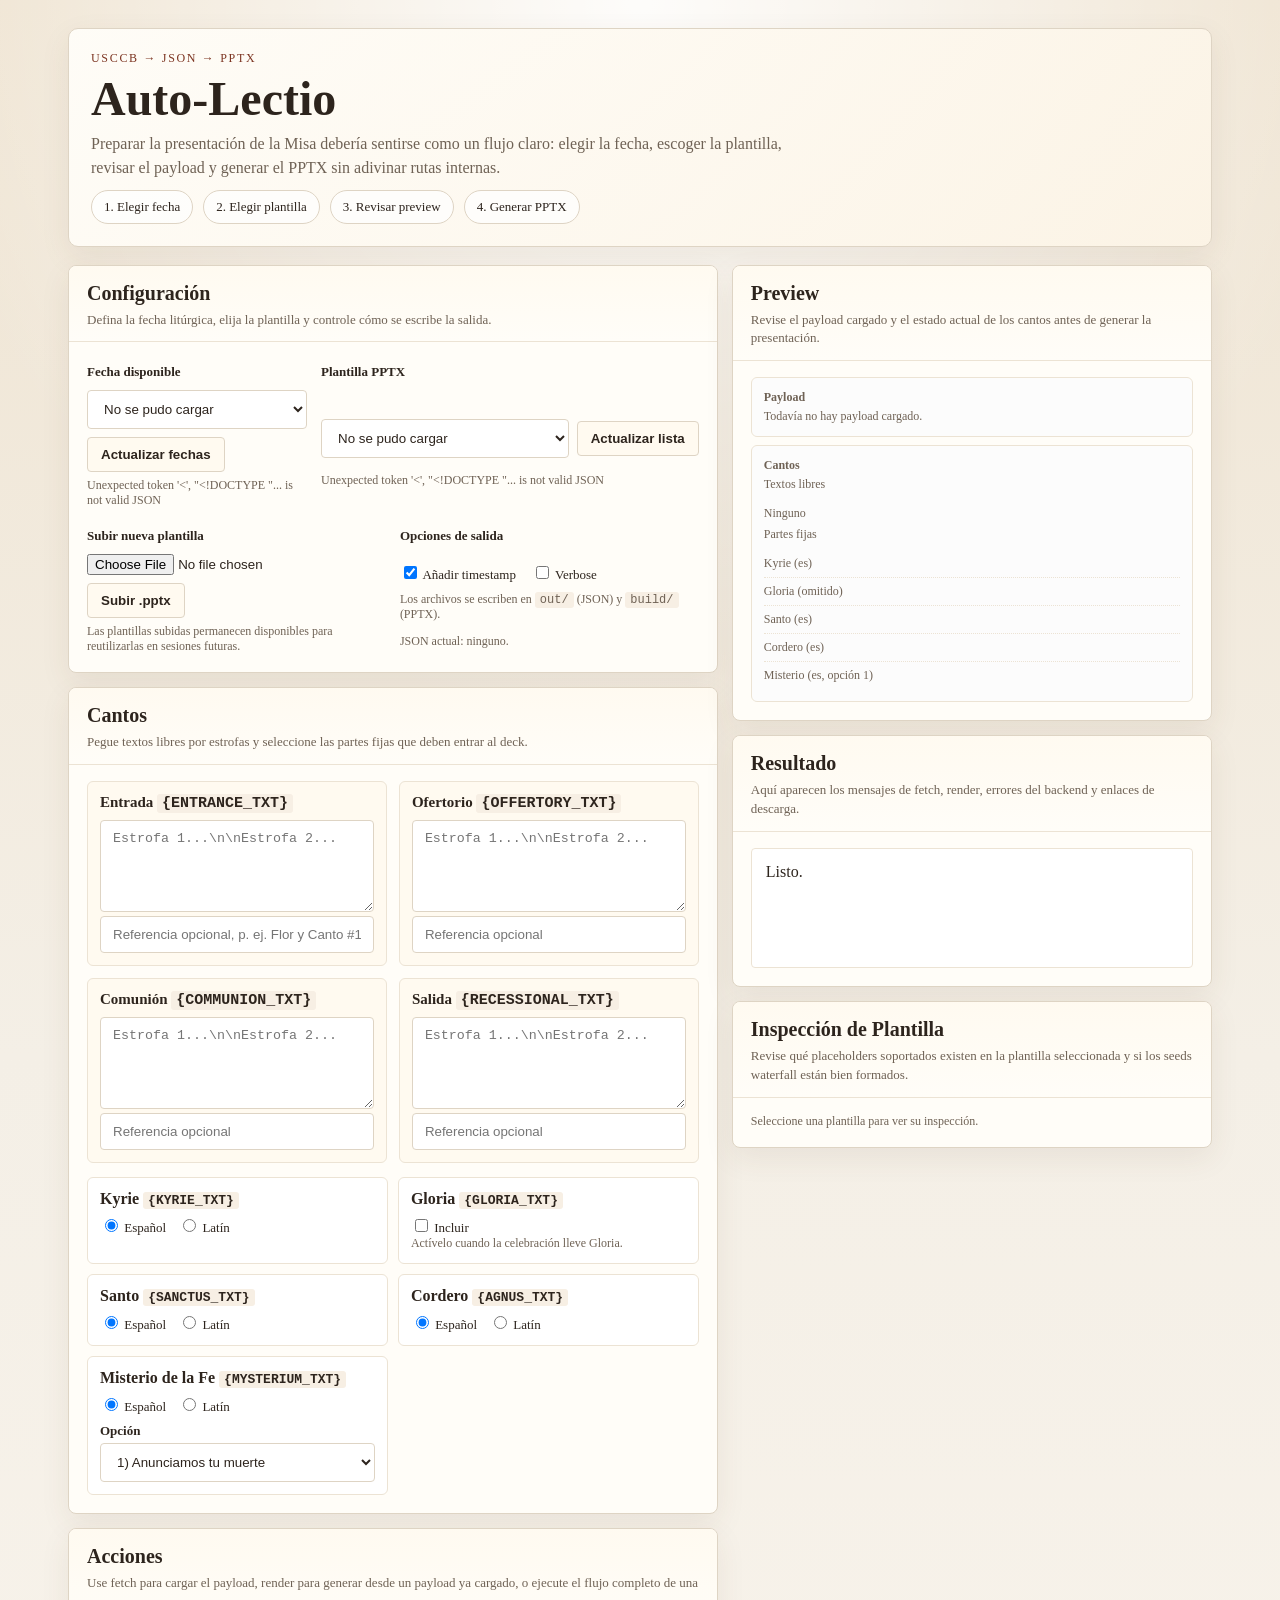
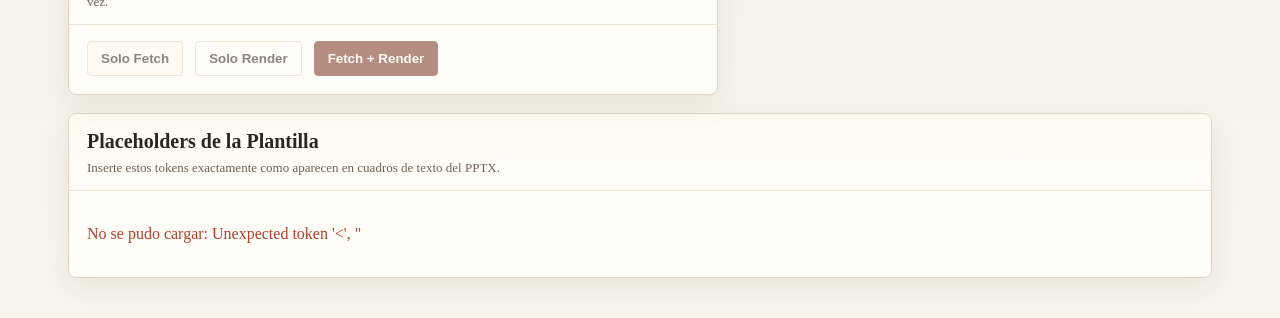
==== commit ce7c4275: "Improve RSS date selection UI" ====
--- a/web/templates/index.html
+++ b/web/templates/index.html
@@ -120,7 +120,7 @@
       }
       .setup-grid {
         display: grid;
-        grid-template-columns: minmax(180px, 280px) minmax(0, 1fr);
+        grid-template-columns: minmax(180px, 220px) minmax(0, 1fr);
         gap: 14px;
       }
       .song-grid {
@@ -191,6 +191,8 @@
         font-weight: 500;
       }
       .inline-actions { display: flex; gap: 8px; align-items: center; flex-wrap: wrap; }
+      .inline-actions.grow > *:first-child { flex: 1 1 240px; }
+      .setup-meta { min-height: 16px; }
       .radio-row {
         display: flex;
         gap: 12px;
@@ -303,18 +305,24 @@
             <div class="card-body section-grid">
               <div class="setup-grid">
                 <div class="control">
-                  <label for="date">Fecha</label>
-                  <input type="date" id="date" />
+                  <label for="date">Fecha disponible</label>
+                  <div class="inline-actions grow">
+                    <select id="date">
+                      <option value="">Cargando fechas...</option>
+                    </select>
+                    <button id="btn-refresh-dates" class="secondary" type="button">Actualizar fechas</button>
+                  </div>
+                  <div id="date-meta" class="muted setup-meta">Leyendo el feed RSS…</div>
                 </div>
                 <div class="control">
                   <label for="templateSelect">Plantilla PPTX</label>
-                  <div class="inline-actions">
+                  <div class="inline-actions grow">
                     <select id="templateSelect">
                       <option value="">Cargando plantillas...</option>
                     </select>
                     <button id="btn-refresh-templates" class="secondary" type="button">Actualizar lista</button>
                   </div>
-                  <div id="template-meta" class="muted">Cargando opciones de plantilla...</div>
+                  <div id="template-meta" class="muted setup-meta">Cargando opciones de plantilla...</div>
                 </div>
               </div>
 
@@ -477,14 +485,8 @@
     </div>
 
     <script>
-      function todayISO() {
-        const d = new Date();
-        const m = String(d.getMonth() + 1).padStart(2, '0');
-        const day = String(d.getDate()).padStart(2, '0');
-        return `${d.getFullYear()}-${m}-${day}`;
-      }
       const dateEl = document.getElementById('date');
-      dateEl.value = todayISO();
+      let feedDateList = [];
       let templateList = [];
       let currentJsonPath = '';
       let currentPreview = null;
@@ -519,9 +521,16 @@
 
       function updateActionState() {
         const hasPayload = Boolean(currentJsonPath);
+        const hasDate = Boolean(dateEl.value);
         const renderBtn = document.getElementById('btn-render');
+        const fetchBtn = document.getElementById('btn-fetch');
+        const runBtn = document.getElementById('btn-run');
         renderBtn.disabled = !hasPayload;
         renderBtn.title = hasPayload ? '' : 'Primero cargue un payload con Solo Fetch o Fetch + Render.';
+        fetchBtn.disabled = !hasDate;
+        fetchBtn.title = hasDate ? '' : 'No hay una fecha válida disponible en el feed RSS.';
+        runBtn.disabled = !hasDate;
+        runBtn.title = hasDate ? '' : 'No hay una fecha válida disponible en el feed RSS.';
       }
 
       function renderTemplateInspection() {
@@ -836,6 +845,22 @@
         return document.getElementById('templateSelect').value;
       }
 
+      function updateDateMeta() {
+        const meta = document.getElementById('date-meta');
+        const selected = feedDateList.find(item => item.date === dateEl.value);
+        if (!feedDateList.length) {
+          meta.textContent = 'No se pudieron cargar fechas del feed RSS.';
+          return;
+        }
+        if (!selected) {
+          meta.textContent = `${feedDateList.length} fechas disponibles en el feed RSS.`;
+          return;
+        }
+        const parts = [`${feedDateList.length} fechas en RSS`];
+        if (selected.title) parts.push(selected.title);
+        meta.textContent = parts.join(' • ');
+      }
+
       function formatDateTime(ts) {
         if (!ts) return '';
         const d = new Date(ts * 1000);
@@ -900,6 +925,38 @@
         await loadTemplateInspection();
       }
 
+      async function loadFeedDates(selectedDate = '') {
+        const meta = document.getElementById('date-meta');
+        meta.textContent = 'Leyendo el feed RSS…';
+        const res = await fetch('/feed/dates');
+        const data = await res.json();
+        if (!res.ok || data.ok === false) {
+          throw new Error(data.error || 'No se pudieron cargar fechas del feed');
+        }
+
+        feedDateList = Array.isArray(data.options) ? data.options : [];
+        dateEl.innerHTML = '';
+
+        if (!feedDateList.length) {
+          dateEl.innerHTML = '<option value="">No hay fechas disponibles</option>';
+          updateDateMeta();
+          updateActionState();
+          return;
+        }
+
+        for (const item of feedDateList) {
+          const option = document.createElement('option');
+          option.value = item.date;
+          option.textContent = item.label || item.date;
+          dateEl.appendChild(option);
+        }
+
+        const fallback = data.selected || feedDateList[0].date;
+        dateEl.value = feedDateList.some(item => item.date === selectedDate) ? selectedDate : fallback;
+        updateDateMeta();
+        updateActionState();
+      }
+
       async function loadTemplateInspection() {
         const templatePath = getSelectedTemplate();
         if (!templatePath) {
@@ -920,9 +977,20 @@
         updateTemplateMeta();
         loadTemplateInspection().catch(e => renderError('Inspección de plantilla falló', e));
       });
+      document.getElementById('btn-refresh-dates').addEventListener('click', () => loadFeedDates(dateEl.value).catch(e => renderError('Carga de fechas falló', e)));
+      dateEl.addEventListener('change', () => {
+        updateDateMeta();
+        updateActionState();
+      });
 
       // Load placeholders panel and template options on startup
       loadPlaceholders();
+      loadFeedDates().catch(e => {
+        feedDateList = [];
+        dateEl.innerHTML = '<option value="">No se pudo cargar</option>';
+        document.getElementById('date-meta').textContent = e.message;
+        updateActionState();
+      });
       loadTemplates().catch(e => {
         document.getElementById('templateSelect').innerHTML = '<option value="">No se pudo cargar</option>';
         document.getElementById('template-meta').textContent = e.message;
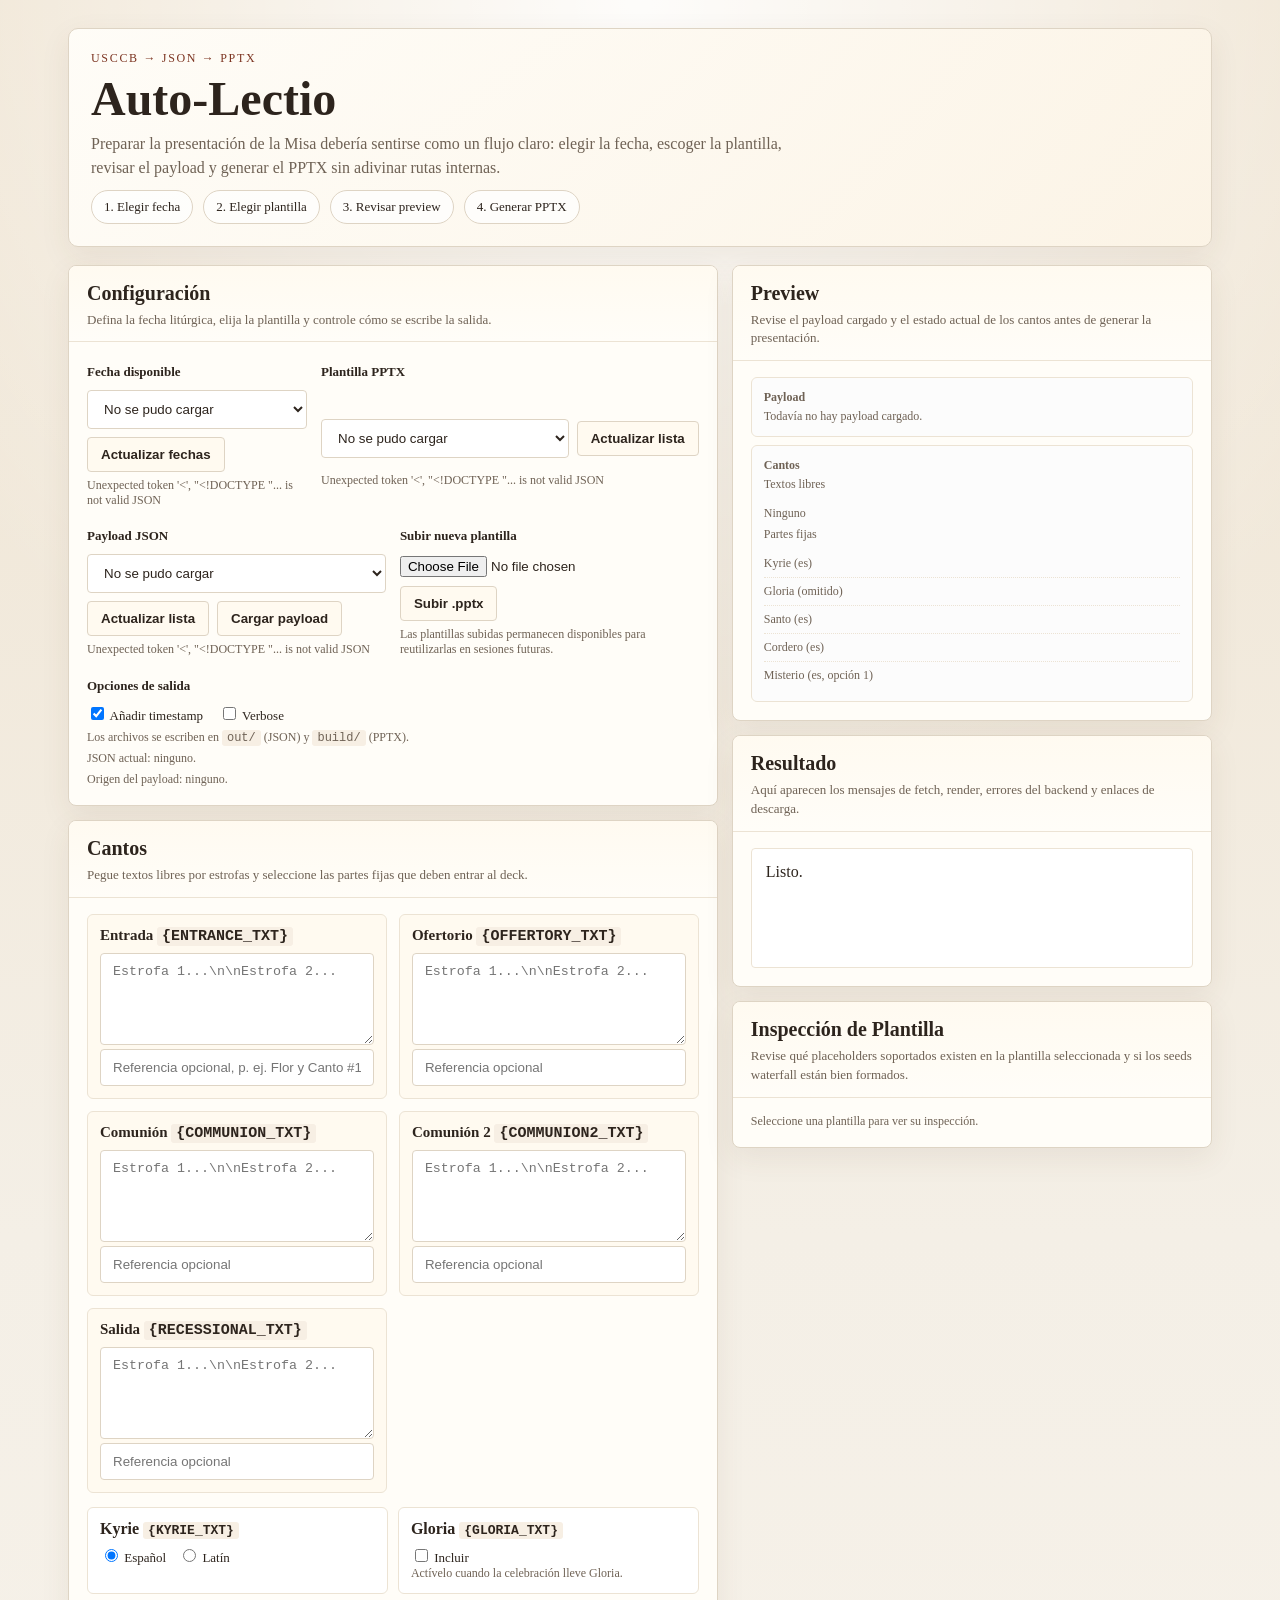
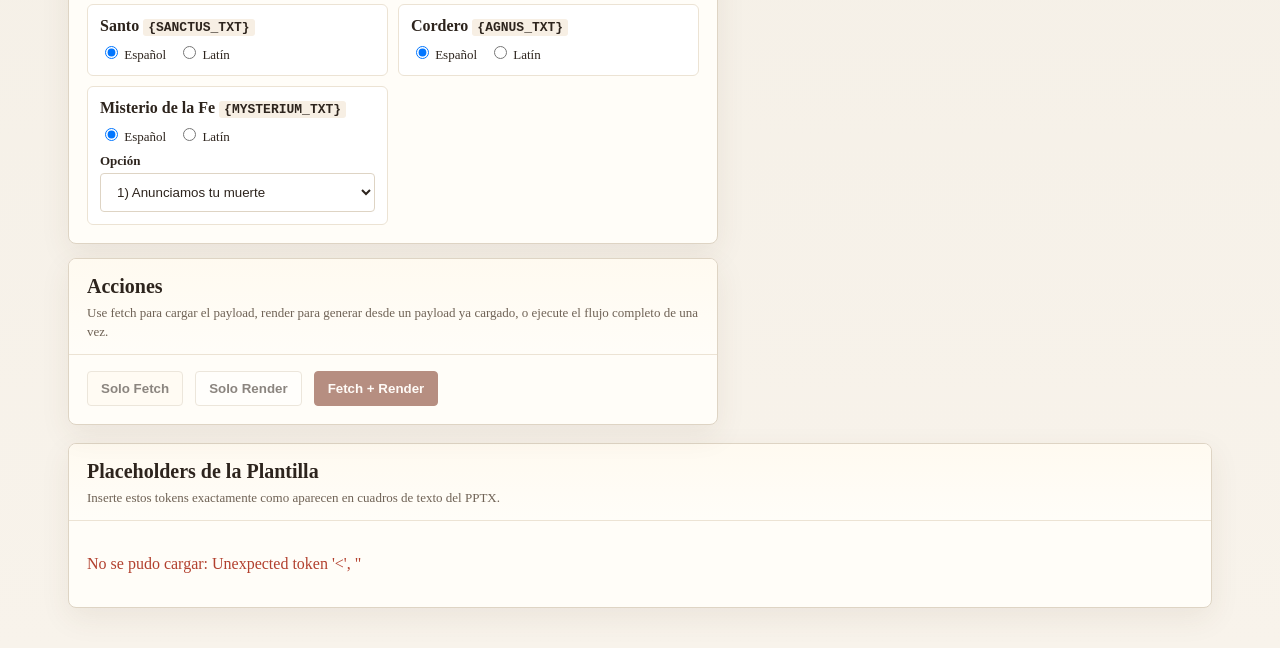
==== commit a1e74aeb: "Add second communion and payload loading" ====
--- a/web/templates/index.html
+++ b/web/templates/index.html
@@ -328,6 +328,17 @@
 
               <div class="two-up">
                 <div class="control">
+                  <label for="payloadSelect">Payload JSON</label>
+                  <div class="inline-actions grow">
+                    <select id="payloadSelect">
+                      <option value="">Cargando payloads...</option>
+                    </select>
+                    <button id="btn-refresh-payloads" class="secondary" type="button">Actualizar lista</button>
+                    <button id="btn-load-payload" class="secondary" type="button">Cargar payload</button>
+                  </div>
+                  <div id="payload-meta" class="muted setup-meta">Leyendo payloads locales…</div>
+                </div>
+                <div class="control">
                   <label for="templateFile">Subir nueva plantilla</label>
                   <div class="inline-actions">
                     <input type="file" id="templateFile" accept=".pptx" />
@@ -335,7 +346,7 @@
                   </div>
                   <div class="muted">Las plantillas subidas permanecen disponibles para reutilizarlas en sesiones futuras.</div>
                 </div>
-                <div class="control">
+                <div class="control" style="grid-column: 1 / -1;">
                   <label>Opciones de salida</label>
                   <div class="check-row">
                     <label><input type="checkbox" id="stamp" checked /> Añadir timestamp</label>
@@ -343,6 +354,7 @@
                   </div>
                   <div class="muted">Los archivos se escriben en <code>out/</code> (JSON) y <code>build/</code> (PPTX).</div>
                   <div id="json-state" class="muted">JSON actual: ninguno.</div>
+                  <div id="payload-source-state" class="muted">Origen del payload: ninguno.</div>
                 </div>
               </div>
             </div>
@@ -369,6 +381,11 @@
                   <h3 class="song-title">Comunión <code>{COMMUNION_TXT}</code></h3>
                   <textarea id="songs-communion" placeholder="Estrofa 1...\n\nEstrofa 2..."></textarea>
                   <input type="text" id="songs-communion-ref" placeholder="Referencia opcional" />
+                </div>
+                <div class="song-card">
+                  <h3 class="song-title">Comunión 2 <code>{COMMUNION2_TXT}</code></h3>
+                  <textarea id="songs-communion2" placeholder="Estrofa 1...\n\nEstrofa 2..."></textarea>
+                  <input type="text" id="songs-communion2-ref" placeholder="Referencia opcional" />
                 </div>
                 <div class="song-card">
                   <h3 class="song-title">Salida <code>{RECESSIONAL_TXT}</code></h3>
@@ -488,9 +505,11 @@
       const dateEl = document.getElementById('date');
       let feedDateList = [];
       let templateList = [];
+      let payloadList = [];
       let currentJsonPath = '';
       let currentPreview = null;
       let currentInspection = null;
+      let currentPayloadSource = '';
 
       const logEl = document.getElementById('log');
       function log(msg, cls, isHTML=false) {
@@ -511,12 +530,24 @@
           .replaceAll("'", '&#39;');
       }
 
-      function setCurrentJsonPath(path) {
+      function setCurrentJsonPath(path, source = '') {
         currentJsonPath = path || '';
+        currentPayloadSource = source || '';
         document.getElementById('json-state').textContent = currentJsonPath
           ? `JSON actual: ${currentJsonPath}`
           : 'JSON actual: ninguno.';
+        document.getElementById('payload-source-state').textContent = currentPayloadSource
+          ? `Origen del payload: ${currentPayloadSource}.`
+          : 'Origen del payload: ninguno.';
         updateActionState();
+      }
+
+      function syncPayloadSelect(path) {
+        const select = document.getElementById('payloadSelect');
+        if (!select) return;
+        if (payloadList.some(item => item.path === path)) {
+          select.value = path;
+        }
       }
 
       function updateActionState() {
@@ -593,6 +624,7 @@
           ['Entrada', songs.entranceText],
           ['Ofertorio', songs.offertoryText],
           ['Comunión', songs.communionText],
+          ['Comunión 2', songs.communion2Text],
           ['Salida', songs.recessionalText],
         ].filter(([, value]) => value);
 
@@ -657,11 +689,13 @@
             }).join('')
           : '<li class="muted">Ninguno</li>';
         const fixedSongs = songState.fixed.map(item => `<li>${escapeHTML(item)}</li>`).join('');
+        const payloadOrigin = currentPayloadSource ? `<div><span class="result-label">Carga:</span> ${escapeHTML(currentPayloadSource)}</div>` : '';
 
         el.innerHTML = `
           <div class="preview-grid">
             <div class="preview-card">
               <div class="preview-title">${escapeHTML(meta.title || 'Sin título')}</div>
+              ${payloadOrigin}
               <div><span class="result-label">Fecha:</span> ${escapeHTML(meta.date || '')}</div>
               <div><span class="result-label">Origen:</span> ${escapeHTML(meta.source || '')}</div>
               <div><span class="result-label">Link:</span> ${sourceLink}</div>
@@ -669,6 +703,7 @@
             </div>
             <div class="preview-card">
               <div class="preview-title">Cantos</div>
+              <div class="muted">El render usará el payload actual junto con los cantos visibles en esta UI.</div>
               <div class="muted">Textos libres</div>
               <ul class="preview-list">${freeSongs}</ul>
               <div class="muted">Partes fijas</div>
@@ -721,13 +756,15 @@
         const date = document.getElementById('date').value;
         const data = await postJSON('/fetch', { date });
         const meta = data.meta || {};
-        setCurrentJsonPath(data.json_path || '');
+        setCurrentJsonPath(data.json_path || '', 'fetch RSS');
+        syncPayloadSelect(data.json_path || '');
         currentPreview = data.preview || null;
         renderPreview();
         renderSuccess('Fetch OK', [
           { label: 'Título', value: meta.title || '' },
           { label: 'JSON', value: data.json_path || '' },
         ]);
+        loadPayloads(data.json_path || '').catch(() => {});
         return data;
       }
 
@@ -768,6 +805,32 @@
         ]);
       }
 
+      async function loadSelectedPayload() {
+        const payloadPath = document.getElementById('payloadSelect').value;
+        if (!payloadPath) {
+          throw new Error('Seleccione un payload JSON.');
+        }
+        log('Cargando payload…');
+        const res = await fetch(`/payloads/load?path=${encodeURIComponent(payloadPath)}`);
+        const data = await res.json();
+        if (!res.ok || data.ok === false) {
+          throw new Error(data.error || 'No se pudo cargar el payload');
+        }
+        setCurrentJsonPath(data.json_path || '', 'archivo JSON local');
+        currentPreview = data.preview || null;
+        const payloadDate = ((data.meta || {}).date || '').trim();
+        if (payloadDate && feedDateList.some(item => item.date === payloadDate)) {
+          dateEl.value = payloadDate;
+          updateDateMeta();
+        }
+        renderPreview();
+        renderSuccess('Payload cargado', [
+          { label: 'JSON', value: data.json_path || '' },
+          { label: 'Título', value: (data.meta || {}).title || '' },
+        ]);
+        return data;
+      }
+
       async function doRun() {
         const date = document.getElementById('date').value;
         const template = getSelectedTemplate();
@@ -776,7 +839,7 @@
         log('Fetch + Render…');
         const songs = buildSongsPayload();
         const data = await postJSON('/run', { date, template, stamp, verbose, songs });
-        setCurrentJsonPath(data.json_path || '');
+        setCurrentJsonPath(data.json_path || '', 'fetch RSS');
         if (!currentPreview || (currentPreview.meta || {}).date !== date) {
           currentPreview = {
             meta: {
@@ -803,6 +866,8 @@
       document.getElementById('btn-run').addEventListener('click', () => doRun().catch(e => renderError('Ejecución falló', e, e.data || {})));
       document.getElementById('btn-upload').addEventListener('click', () => uploadTemplate().catch(e => renderError('Subida falló', e, e.data || {})));
       document.getElementById('btn-refresh-templates').addEventListener('click', () => loadTemplates(getSelectedTemplate()).catch(e => renderError('Carga de plantillas falló', e, e.data || {})));
+      document.getElementById('btn-load-payload').addEventListener('click', () => loadSelectedPayload().catch(e => renderError('Carga de payload falló', e, e.data || {})));
+      document.getElementById('btn-refresh-payloads').addEventListener('click', () => loadPayloads(document.getElementById('payloadSelect').value || currentJsonPath).catch(e => renderError('Carga de payloads falló', e, e.data || {})));
       [
         'songs-entrance',
         'songs-entrance-ref',
@@ -810,6 +875,8 @@
         'songs-offertory-ref',
         'songs-communion',
         'songs-communion-ref',
+        'songs-communion2',
+        'songs-communion2-ref',
         'songs-recessional',
         'songs-recessional-ref',
         'mysteriumVersion',
@@ -861,6 +928,20 @@
         meta.textContent = parts.join(' • ');
       }
 
+      function updatePayloadMeta() {
+        const select = document.getElementById('payloadSelect');
+        const meta = document.getElementById('payload-meta');
+        const selected = payloadList.find(item => item.path === select.value);
+        if (!selected) {
+          meta.textContent = payloadList.length ? 'Seleccione un payload JSON.' : 'No hay payloads JSON disponibles.';
+          return;
+        }
+        const parts = [selected.label, selected.path];
+        const modified = formatDateTime(selected.modified_ts);
+        if (modified) parts.push(`Actualizado: ${modified}`);
+        meta.textContent = parts.join(' • ');
+      }
+
       function formatDateTime(ts) {
         if (!ts) return '';
         const d = new Date(ts * 1000);
@@ -925,6 +1006,35 @@
         await loadTemplateInspection();
       }
 
+      async function loadPayloads(selectedPath = '') {
+        const select = document.getElementById('payloadSelect');
+        const res = await fetch('/payloads');
+        const data = await res.json();
+        if (!res.ok || data.ok === false) {
+          throw new Error(data.error || 'No se pudieron cargar payloads');
+        }
+
+        payloadList = Array.isArray(data.payloads) ? data.payloads : [];
+        select.innerHTML = '';
+
+        if (!payloadList.length) {
+          select.innerHTML = '<option value="">No hay payloads JSON</option>';
+          updatePayloadMeta();
+          return;
+        }
+
+        for (const item of payloadList) {
+          const option = document.createElement('option');
+          option.value = item.path;
+          option.textContent = item.label;
+          select.appendChild(option);
+        }
+
+        const fallback = payloadList[0].path;
+        select.value = payloadList.some(item => item.path === selectedPath) ? selectedPath : fallback;
+        updatePayloadMeta();
+      }
+
       async function loadFeedDates(selectedDate = '') {
         const meta = document.getElementById('date-meta');
         meta.textContent = 'Leyendo el feed RSS…';
@@ -977,6 +1087,7 @@
         updateTemplateMeta();
         loadTemplateInspection().catch(e => renderError('Inspección de plantilla falló', e));
       });
+      document.getElementById('payloadSelect').addEventListener('change', updatePayloadMeta);
       document.getElementById('btn-refresh-dates').addEventListener('click', () => loadFeedDates(dateEl.value).catch(e => renderError('Carga de fechas falló', e)));
       dateEl.addEventListener('change', () => {
         updateDateMeta();
@@ -995,7 +1106,11 @@
         document.getElementById('templateSelect').innerHTML = '<option value="">No se pudo cargar</option>';
         document.getElementById('template-meta').textContent = e.message;
       });
-      setCurrentJsonPath('');
+      loadPayloads().catch(e => {
+        document.getElementById('payloadSelect').innerHTML = '<option value="">No se pudo cargar</option>';
+        document.getElementById('payload-meta').textContent = e.message;
+      });
+      setCurrentJsonPath('', '');
       renderPreview();
       renderTemplateInspection();
 
@@ -1013,6 +1128,8 @@
           offertoryRef: document.getElementById('songs-offertory-ref').value.trim(),
           communionText: document.getElementById('songs-communion').value.trim(),
           communionRef: document.getElementById('songs-communion-ref').value.trim(),
+          communion2Text: document.getElementById('songs-communion2').value.trim(),
+          communion2Ref: document.getElementById('songs-communion2-ref').value.trim(),
           recessionalText: document.getElementById('songs-recessional').value.trim(),
           recessionalRef: document.getElementById('songs-recessional-ref').value.trim(),
           kyrieLang: getRadio('kyrieLang'),
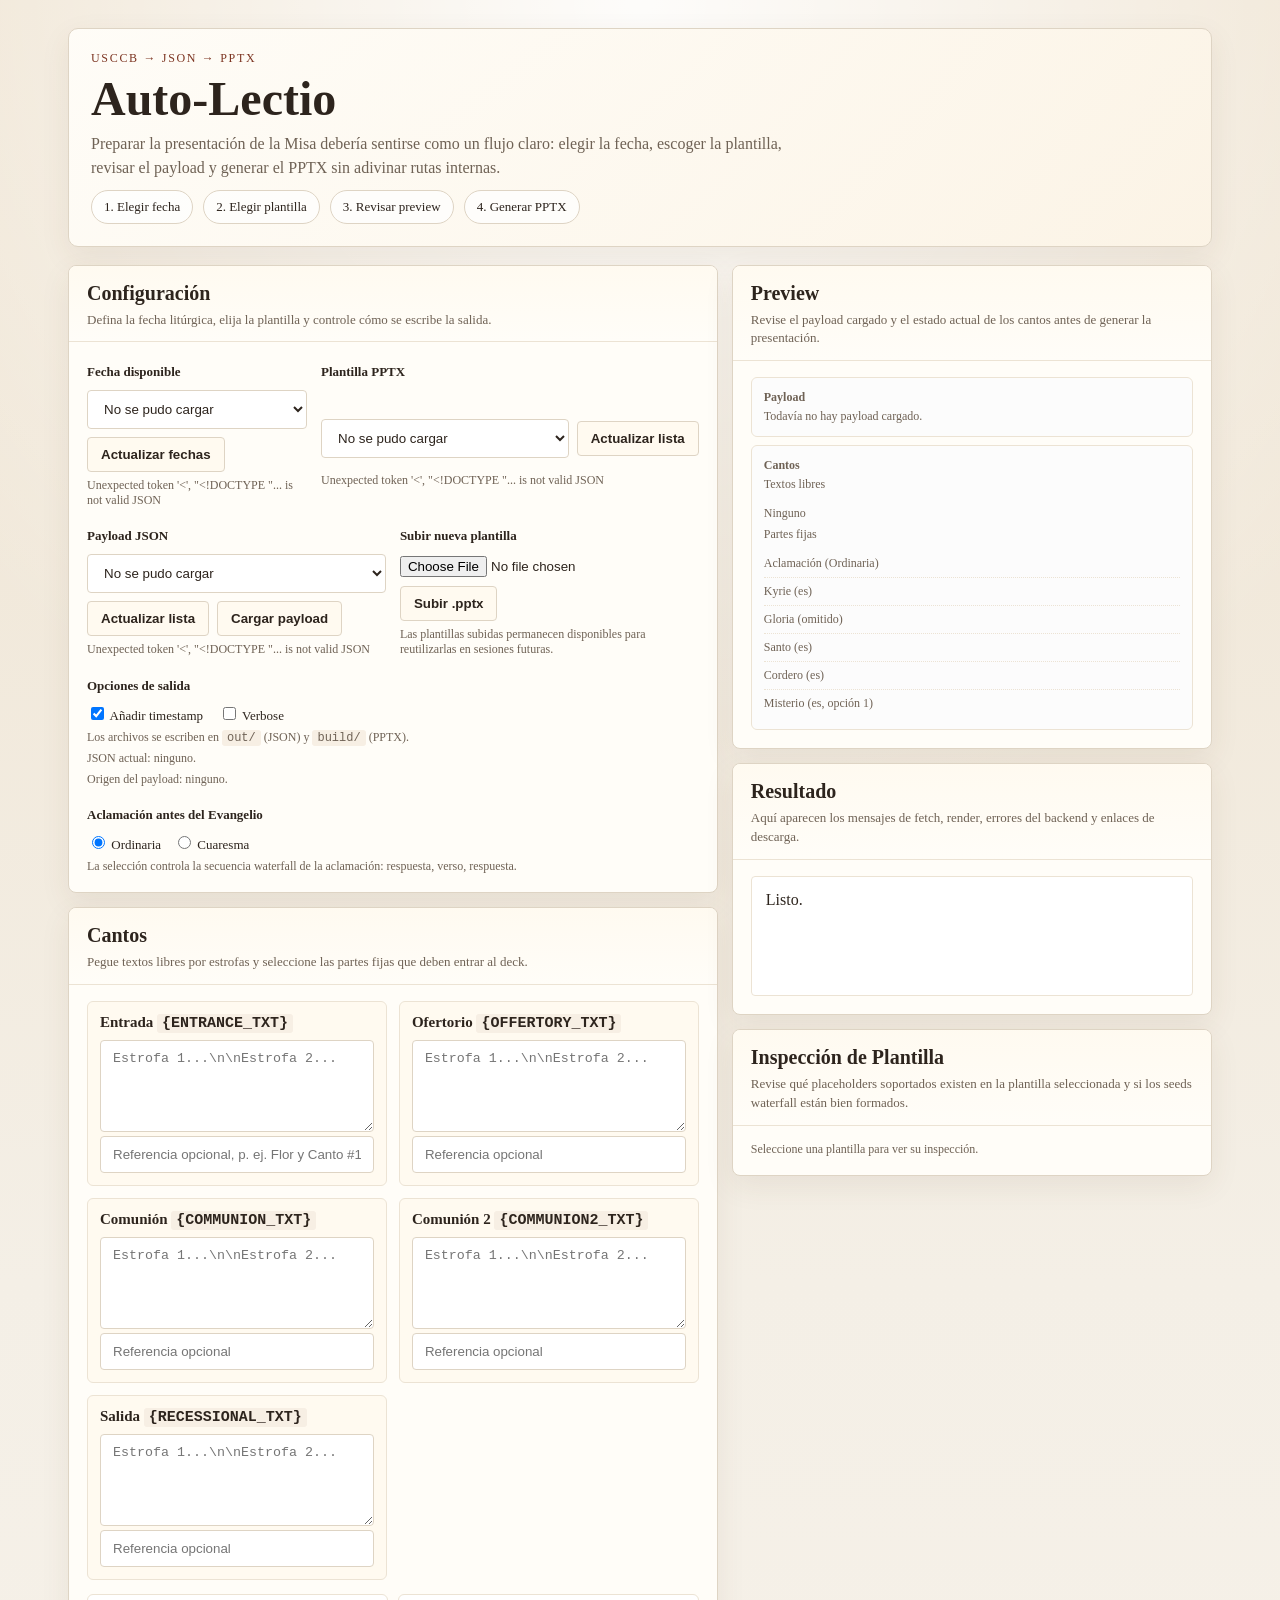
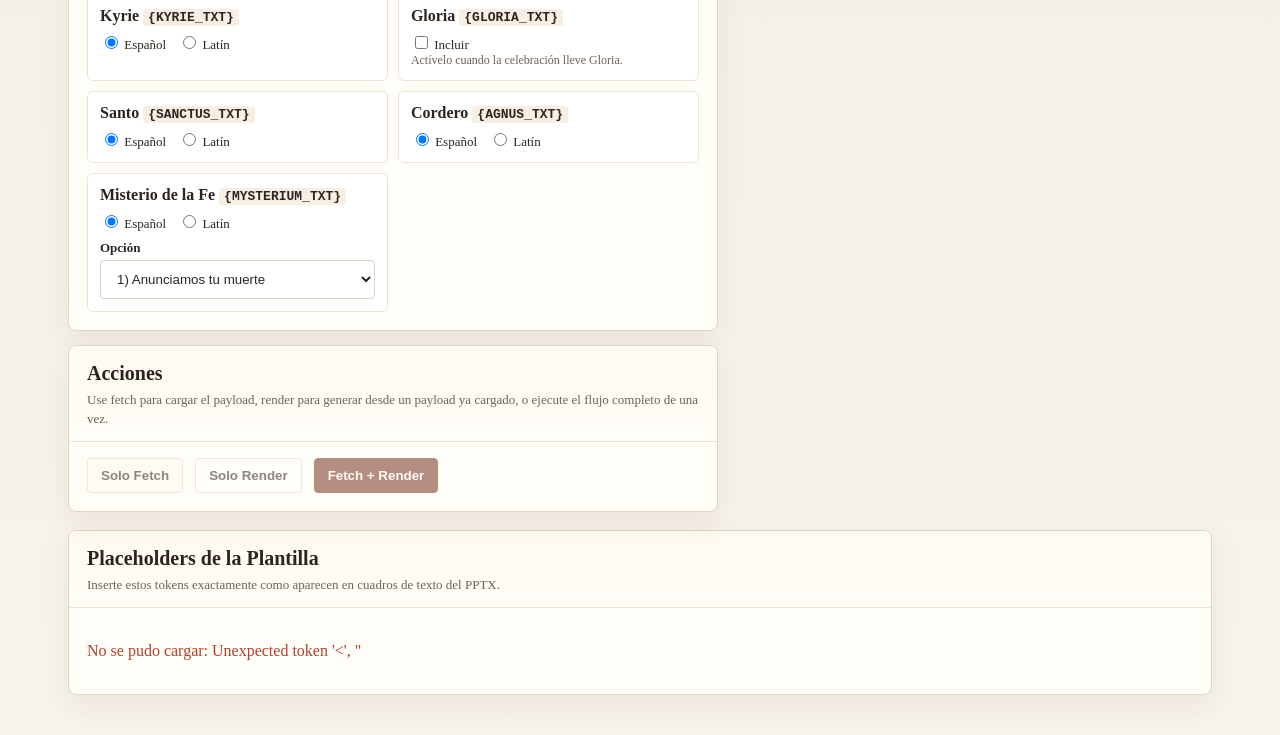
==== commit d3030bb3: "Add waterfall gospel acclamation flow" ====
--- a/web/templates/index.html
+++ b/web/templates/index.html
@@ -356,6 +356,14 @@
                   <div id="json-state" class="muted">JSON actual: ninguno.</div>
                   <div id="payload-source-state" class="muted">Origen del payload: ninguno.</div>
                 </div>
+                <div class="control" style="grid-column: 1 / -1;">
+                  <label>Aclamación antes del Evangelio</label>
+                  <div class="radio-row">
+                    <label><input type="radio" name="acclamationMode" value="ordinary" checked> Ordinaria</label>
+                    <label><input type="radio" name="acclamationMode" value="lent"> Cuaresma</label>
+                  </div>
+                  <div class="muted">La selección controla la secuencia waterfall de la aclamación: respuesta, verso, respuesta.</div>
+                </div>
               </div>
             </div>
           </section>
@@ -550,18 +558,33 @@
         }
       }
 
+      function getAcclamationMode() {
+        const el = document.querySelector('input[name="acclamationMode"]:checked');
+        return el ? el.value : '';
+      }
+
+      function acclamationModeLabel(mode) {
+        return mode === 'lent' ? 'Cuaresma' : (mode === 'ordinary' ? 'Ordinaria' : 'Sin elegir');
+      }
+
       function updateActionState() {
         const hasPayload = Boolean(currentJsonPath);
         const hasDate = Boolean(dateEl.value);
+        const acclamationMode = getAcclamationMode();
+        const hasAcclamationMode = Boolean(acclamationMode);
         const renderBtn = document.getElementById('btn-render');
         const fetchBtn = document.getElementById('btn-fetch');
         const runBtn = document.getElementById('btn-run');
         renderBtn.disabled = !hasPayload;
         renderBtn.title = hasPayload ? '' : 'Primero cargue un payload con Solo Fetch o Fetch + Render.';
-        fetchBtn.disabled = !hasDate;
-        fetchBtn.title = hasDate ? '' : 'No hay una fecha válida disponible en el feed RSS.';
-        runBtn.disabled = !hasDate;
-        runBtn.title = hasDate ? '' : 'No hay una fecha válida disponible en el feed RSS.';
+        fetchBtn.disabled = !hasDate || !hasAcclamationMode;
+        fetchBtn.title = !hasDate
+          ? 'No hay una fecha válida disponible en el feed RSS.'
+          : (hasAcclamationMode ? '' : 'Seleccione la aclamación ordinaria o de Cuaresma.');
+        runBtn.disabled = !hasDate || !hasAcclamationMode;
+        runBtn.title = !hasDate
+          ? 'No hay una fecha válida disponible en el feed RSS.'
+          : (hasAcclamationMode ? '' : 'Seleccione la aclamación ordinaria o de Cuaresma.');
       }
 
       function renderTemplateInspection() {
@@ -629,6 +652,7 @@
         ].filter(([, value]) => value);
 
         const fixed = [
+          `Aclamación (${acclamationModeLabel(getAcclamationMode())})`,
           `Kyrie (${songs.kyrieLang || '-'})`,
           `Gloria (${songs.gloriaEnabled ? 'incluido' : 'omitido'})`,
           `Santo (${songs.sanctusLang || '-'})`,
@@ -754,7 +778,8 @@
       async function doFetch() {
         log('Fetching…');
         const date = document.getElementById('date').value;
-        const data = await postJSON('/fetch', { date });
+        const acclamationMode = getAcclamationMode();
+        const data = await postJSON('/fetch', { date, acclamation_mode: acclamationMode });
         const meta = data.meta || {};
         setCurrentJsonPath(data.json_path || '', 'fetch RSS');
         syncPayloadSelect(data.json_path || '');
@@ -834,11 +859,12 @@
       async function doRun() {
         const date = document.getElementById('date').value;
         const template = getSelectedTemplate();
+        const acclamationMode = getAcclamationMode();
         const stamp = document.getElementById('stamp').checked;
         const verbose = document.getElementById('verbose').checked;
         log('Fetch + Render…');
         const songs = buildSongsPayload();
-        const data = await postJSON('/run', { date, template, stamp, verbose, songs });
+        const data = await postJSON('/run', { date, template, acclamation_mode: acclamationMode, stamp, verbose, songs });
         setCurrentJsonPath(data.json_path || '', 'fetch RSS');
         if (!currentPreview || (currentPreview.meta || {}).date !== date) {
           currentPreview = {
@@ -887,6 +913,12 @@
       ['kyrieLang', 'sanctusLang', 'agnusLang', 'mysteriumLang'].forEach(name => {
         document.querySelectorAll(`input[name="${name}"]`).forEach(el => el.addEventListener('change', renderPreview));
       });
+      document.querySelectorAll('input[name="acclamationMode"]').forEach(el => {
+        el.addEventListener('change', () => {
+          renderPreview();
+          updateActionState();
+        });
+      });
 
       async function loadPlaceholders() {
         try {
